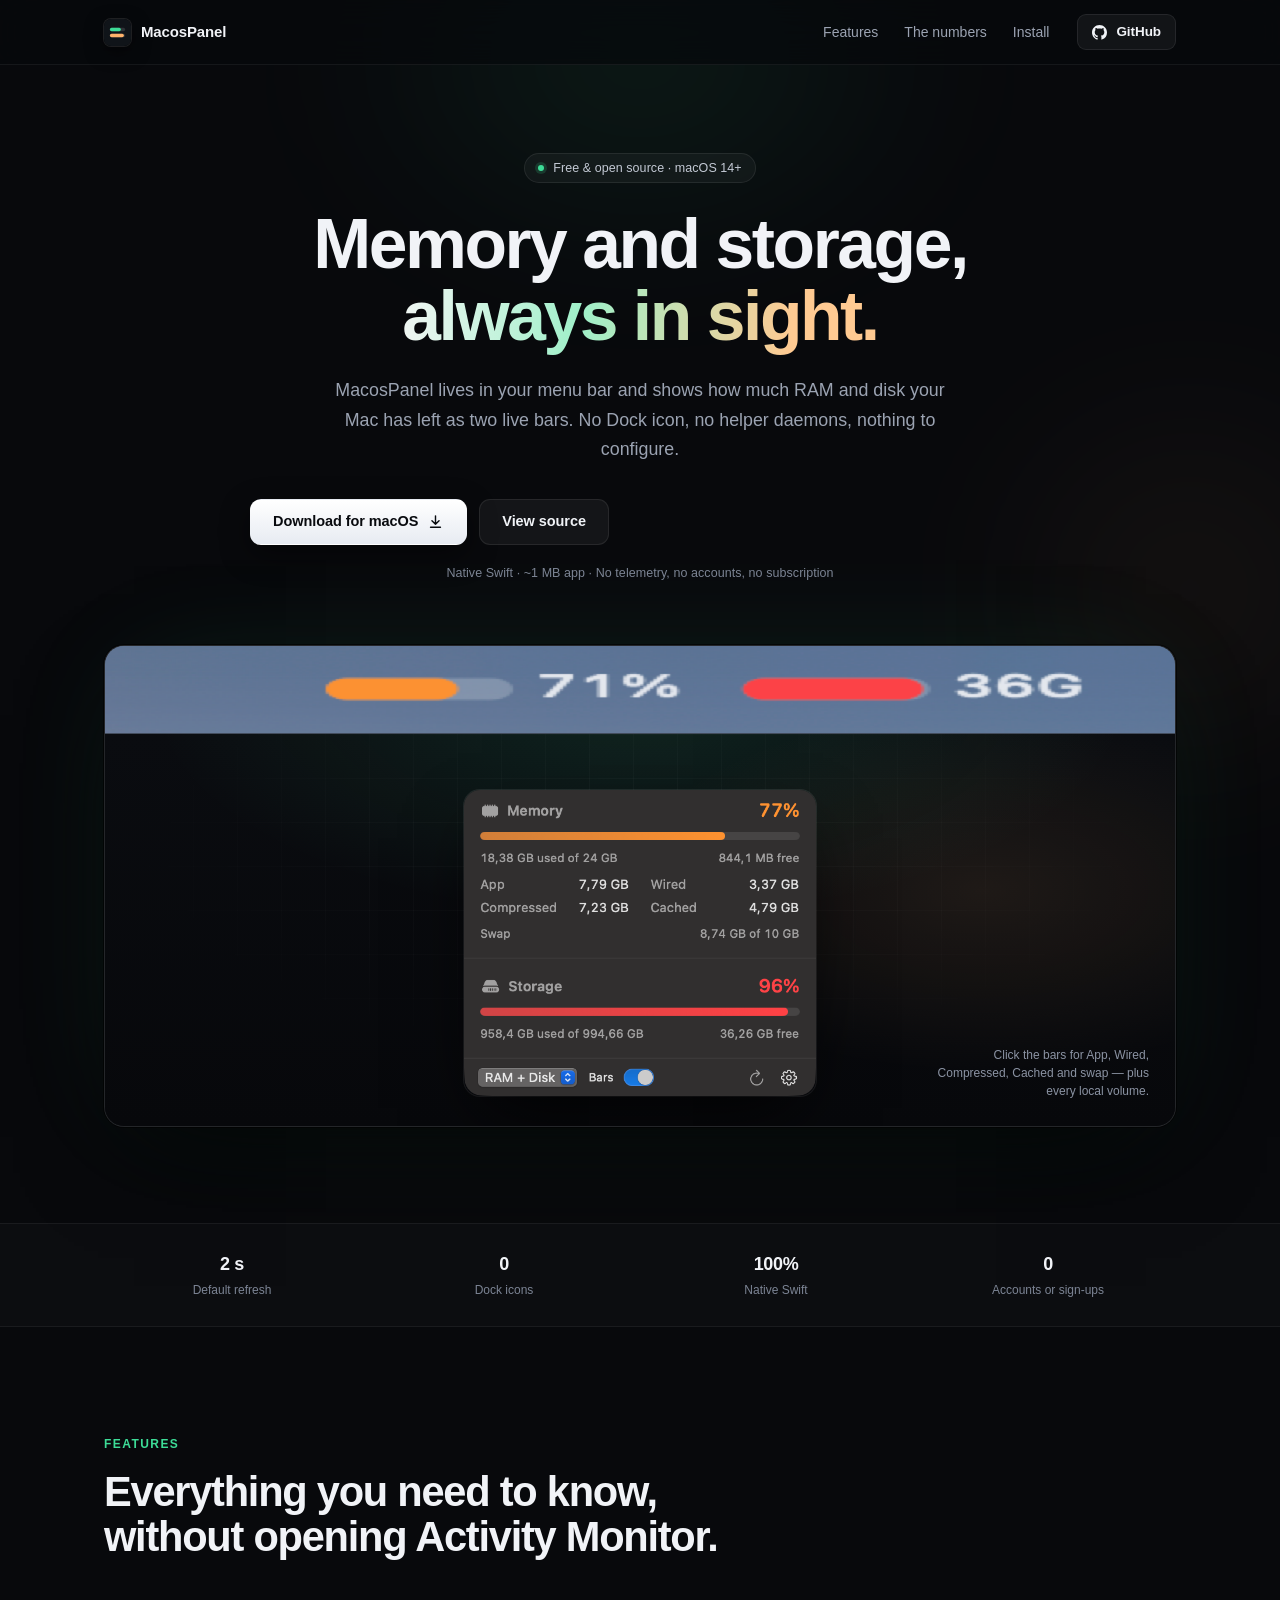
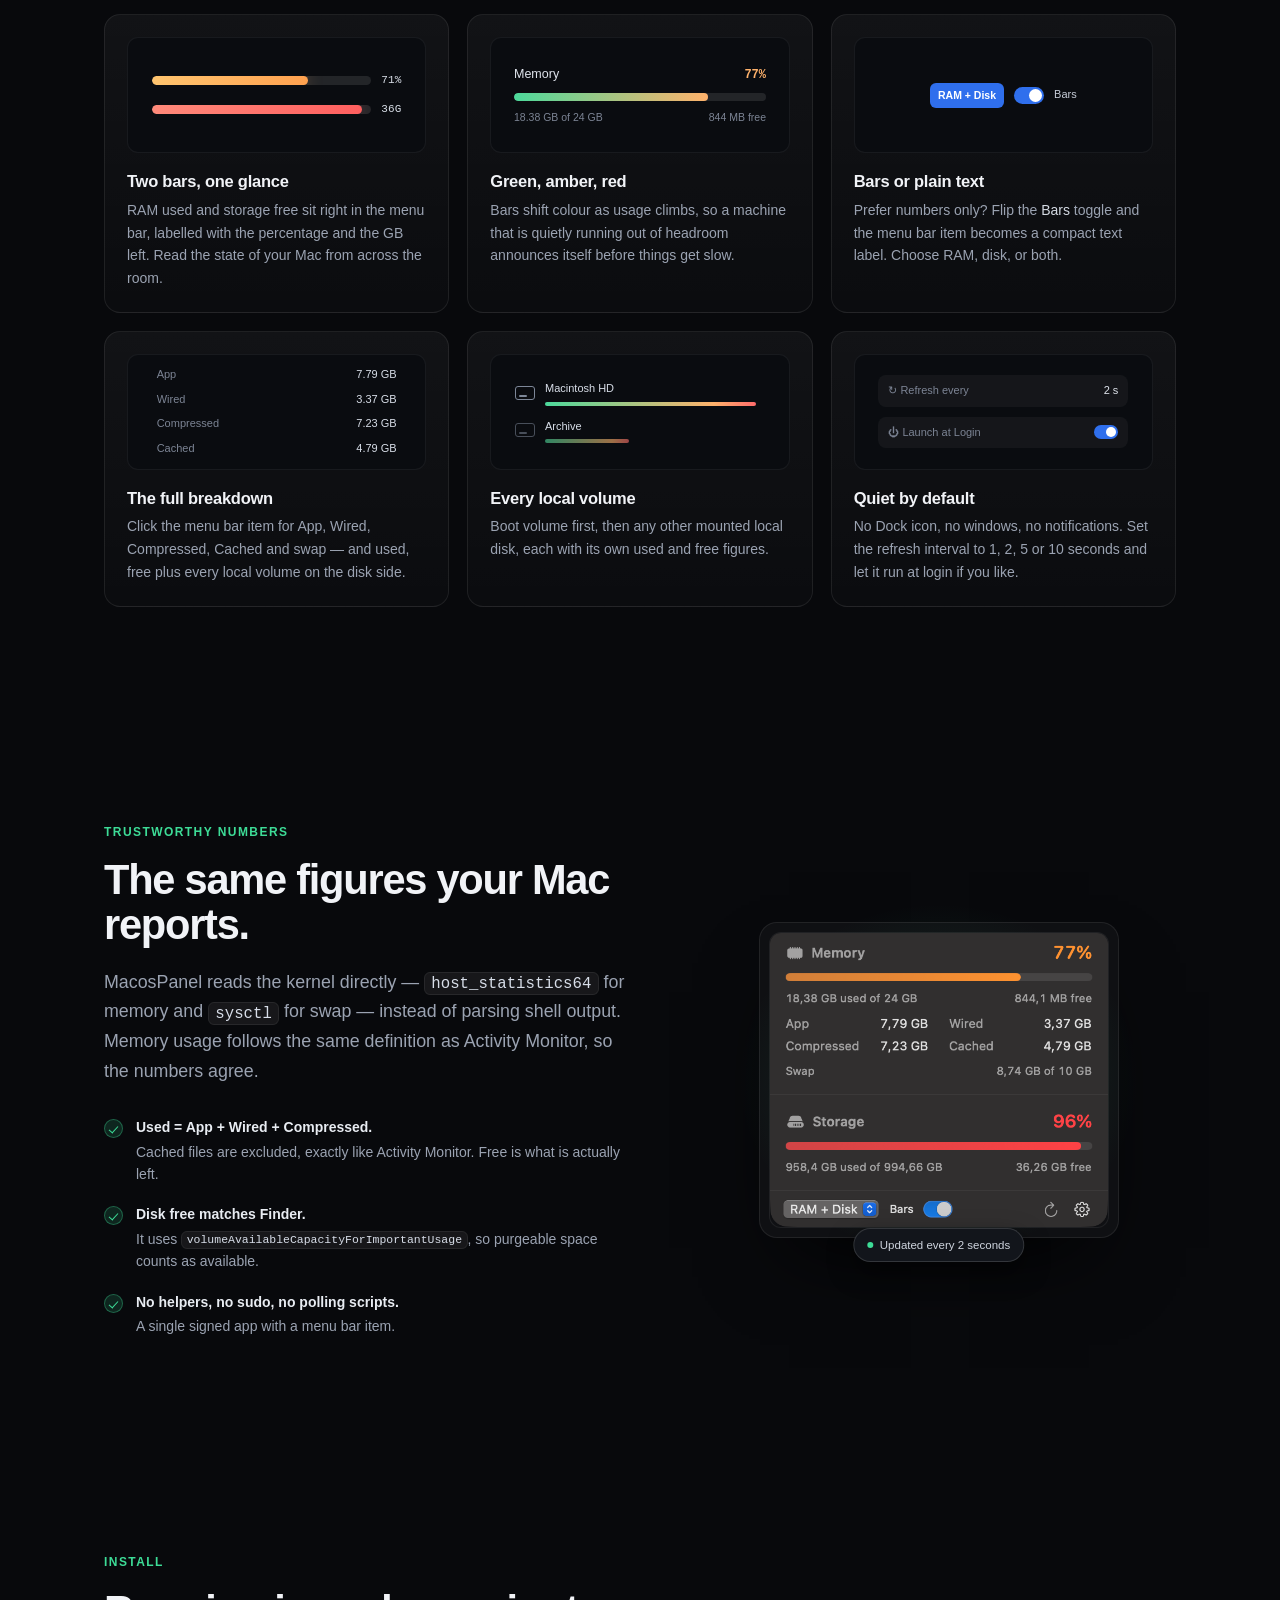
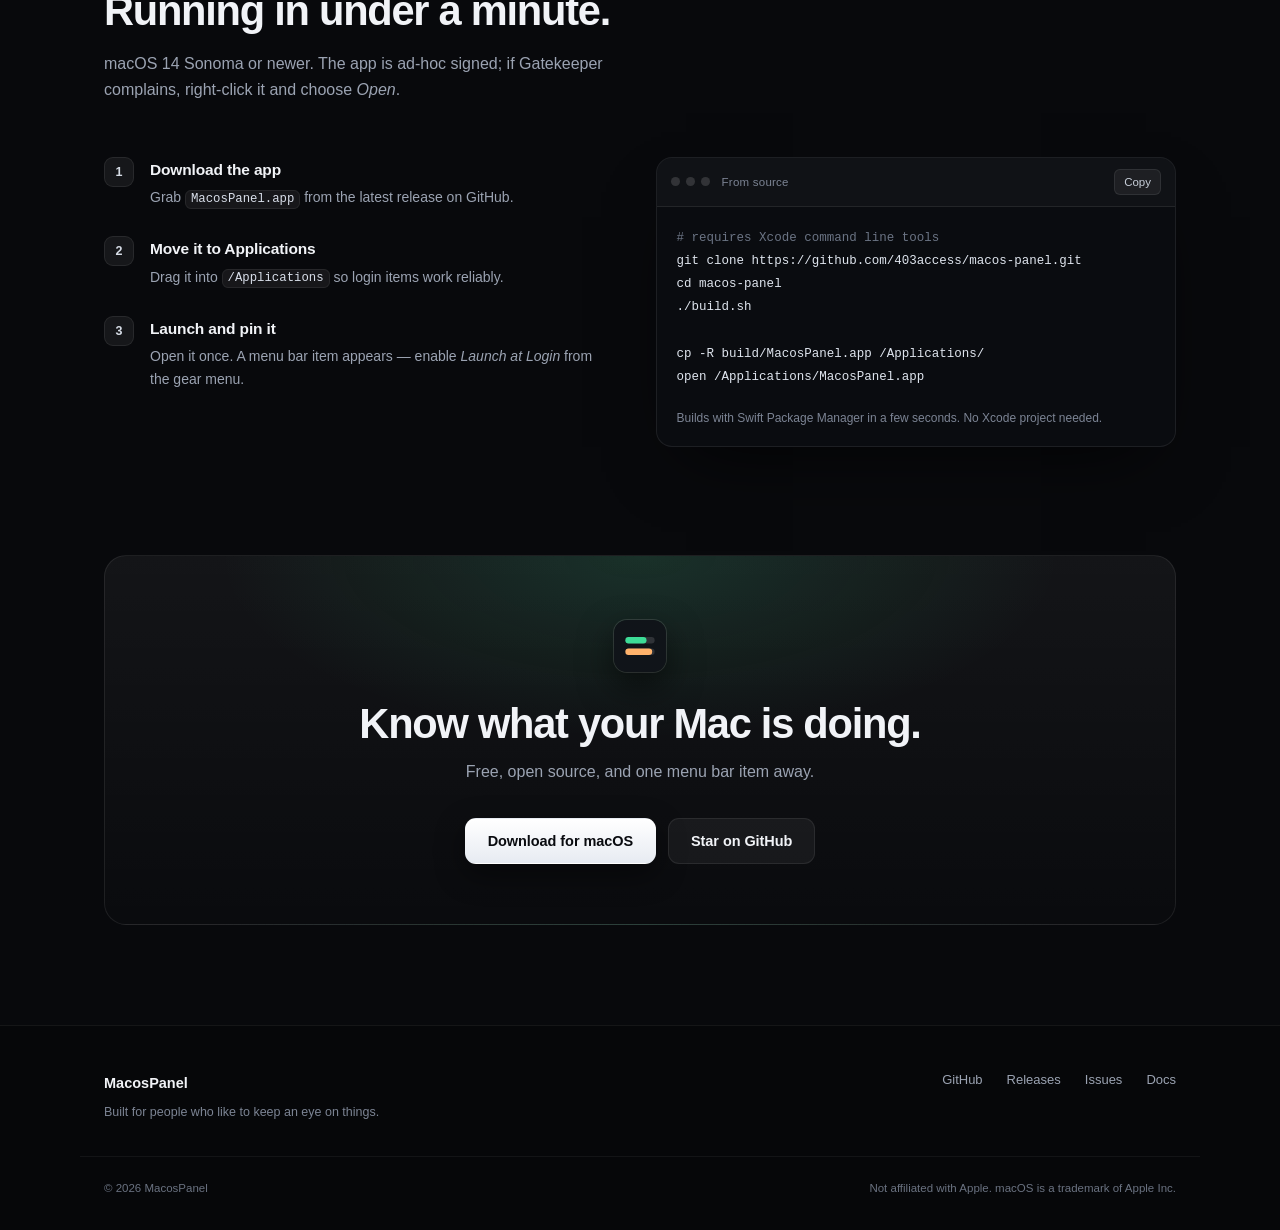
==== site/index.html @ 6ccff0f9 "Add marketing site deployed to GitHub Pages Static site in site/ with a landing page, feature breakd" ====
<!doctype html>
<html lang="en">
<head>
<meta charset="utf-8">
<meta name="viewport" content="width=device-width, initial-scale=1">
<title>MacosPanel — RAM and storage in your menu bar</title>
<meta name="description" content="MacosPanel is a tiny native macOS menu bar app that shows live RAM and disk usage as two bars you can read at a glance. Free, open source, no Dock icon.">
<meta name="theme-color" content="#08090c">
<meta property="og:title" content="MacosPanel — RAM and storage in your menu bar">
<meta property="og:description" content="Two live bars in your menu bar: memory used and disk free. Native Swift, no background daemons, no subscriptions.">
<meta property="og:type" content="website">
<meta property="og:url" content="https://403access.github.io/macos-panel/">
<meta property="og:image" content="https://403access.github.io/macos-panel/assets/panel.png">
<link rel="canonical" href="https://403access.github.io/macos-panel/">
<meta name="twitter:card" content="summary_large_image">
<meta name="twitter:title" content="MacosPanel — RAM and storage in your menu bar">
<meta name="twitter:description" content="Two live bars in your menu bar: memory used and disk free. Native Swift, no background daemons, no subscriptions.">
<link rel="icon" href="assets/favicon.svg" type="image/svg+xml">
<link rel="stylesheet" href="styles.css">
<script>document.documentElement.classList.add("js");</script>
</head>
<body>

<div class="glow glow-a" aria-hidden="true"></div>
<div class="glow glow-b" aria-hidden="true"></div>

<header class="nav">
  <div class="container nav-inner">
    <a class="brand" href="#top" aria-label="MacosPanel home">
      <svg class="brand-mark" viewBox="0 0 64 64" aria-hidden="true">
        <rect width="64" height="64" rx="15" fill="#101419"/>
        <rect x="14" y="21" width="36" height="8" rx="4" fill="#ffffff" opacity=".13"/>
        <rect x="14" y="21" width="26" height="8" rx="4" fill="#3ddc97"/>
        <rect x="14" y="35" width="36" height="8" rx="4" fill="#ffffff" opacity=".13"/>
        <rect x="14" y="35" width="33" height="8" rx="4" fill="#ffb26b"/>
      </svg>
      <span>MacosPanel</span>
    </a>
    <nav class="nav-links" aria-label="Main">
      <a href="#features">Features</a>
      <a href="#numbers">The numbers</a>
      <a href="#install">Install</a>
    </nav>
    <a class="btn btn-ghost btn-sm" href="https://github.com/403access/macos-panel" target="_blank" rel="noreferrer">
      <svg class="gh" viewBox="0 0 16 16" aria-hidden="true"><path fill="currentColor" d="M8 0C3.58 0 0 3.58 0 8c0 3.54 2.29 6.53 5.47 7.59.4.07.55-.17.55-.38 0-.19-.01-.82-.01-1.49-2.01.37-2.53-.49-2.69-.94-.09-.23-.48-.94-.82-1.13-.28-.15-.68-.52-.01-.53.63-.01 1.08.58 1.23.82.72 1.21 1.87.87 2.33.66.07-.52.28-.87.51-1.07-1.78-.2-3.64-.89-3.64-3.95 0-.87.31-1.59.82-2.15-.08-.2-.36-1.02.08-2.12 0 0 .67-.21 2.2.82.64-.18 1.32-.27 2-.27.68 0 1.36.09 2 .27 1.53-1.04 2.2-.82 2.2-.82.44 1.1.16 1.92.08 2.12.51.56.82 1.27.82 2.15 0 3.07-1.87 3.75-3.65 3.95.29.25.54.73.54 1.48 0 1.07-.01 1.93-.01 2.2 0 .21.15.46.55.38A8.01 8.01 0 0016 8c0-4.42-3.58-8-8-8z"/></svg>
      GitHub
    </a>
  </div>
</header>

<main id="top">

  <section class="hero">
    <div class="container">
      <div class="hero-copy">
        <p class="pill">
          <span class="pill-dot"></span>
          Free &amp; open source · macOS 14+
        </p>
        <h1>Memory and storage,<br><span class="grad">always in sight.</span></h1>
        <p class="lede">
          MacosPanel lives in your menu bar and shows how much RAM and disk your Mac
          has left as two live bars. No Dock icon, no helper daemons, nothing to configure.
        </p>
        <div class="cta-row">
          <a class="btn btn-primary" href="https://github.com/403access/macos-panel/releases/latest">
            Download for macOS
            <svg viewBox="0 0 24 24" aria-hidden="true"><path fill="none" stroke="currentColor" stroke-width="2" stroke-linecap="round" stroke-linejoin="round" d="M12 4v12m0 0l-5-5m5 5l5-5M5 20h14"/></svg>
          </a>
          <a class="btn btn-secondary" href="https://github.com/403access/macos-panel" target="_blank" rel="noreferrer">
            View source
          </a>
        </div>
        <p class="fine">Native Swift · ~1&nbsp;MB app · No telemetry, no accounts, no subscription</p>
      </div>

      <div class="showcase" role="img" aria-label="MacosPanel running in the macOS menu bar with its detail panel open">
        <div class="bar">
          <img class="bar-shot" src="assets/menubar.png" alt="MacosPanel's two usage bars in the macOS menu bar" width="1280" height="132">
        </div>
        <div class="showcase-body">
          <div class="panel-shot">
            <img src="assets/panel.png" alt="The MacosPanel detail panel showing memory and storage gauges" width="604" height="526">
          </div>
          <p class="shot-caption">Click the bars for App, Wired, Compressed, Cached and swap — plus every local volume.</p>
        </div>
      </div>
    </div>
  </section>

  <section class="strip" aria-label="At a glance">
    <div class="container strip-inner">
      <div class="strip-item"><strong>2 s</strong><span>Default refresh</span></div>
      <div class="strip-item"><strong>0</strong><span>Dock icons</span></div>
      <div class="strip-item"><strong>100%</strong><span>Native Swift</span></div>
      <div class="strip-item"><strong>0</strong><span>Accounts or sign-ups</span></div>
    </div>
  </section>

  <section id="features" class="section">
    <div class="container">
      <header class="section-head">
        <p class="eyebrow">Features</p>
        <h2>Everything you need to know,<br>without opening Activity Monitor.</h2>
      </header>

      <div class="grid">
        <article class="card reveal">
          <div class="card-visual bars-demo" aria-hidden="true">
            <div class="demo-bar"><span class="track"><i style="width:71%"></i></span><em>71%</em></div>
            <div class="demo-bar hot"><span class="track"><i style="width:96%"></i></span><em>36G</em></div>
          </div>
          <h3>Two bars, one glance</h3>
          <p>RAM used and storage free sit right in the menu bar, labelled with the percentage and the GB left. Read the state of your Mac from across the room.</p>
        </article>

        <article class="card reveal">
          <div class="card-visual" aria-hidden="true">
            <div class="demo-gauge">
              <div class="demo-head"><span>Memory</span><b class="warn">77%</b></div>
              <div class="demo-track"><i style="width:77%"></i></div>
              <div class="demo-foot"><span>18.38 GB of 24 GB</span><span>844 MB free</span></div>
            </div>
          </div>
          <h3>Green, amber, red</h3>
          <p>Bars shift colour as usage climbs, so a machine that is quietly running out of headroom announces itself before things get slow.</p>
        </article>

        <article class="card reveal">
          <div class="card-visual mono-demo" aria-hidden="true">
            <span class="mono-pill">RAM + Disk</span>
            <span class="switch"><i></i></span>
            <span class="mono-text">Bars</span>
          </div>
          <h3>Bars or plain text</h3>
          <p>Prefer numbers only? Flip the <em>Bars</em> toggle and the menu bar item becomes a compact text label. Choose RAM, disk, or both.</p>
        </article>

        <article class="card reveal">
          <div class="card-visual" aria-hidden="true">
            <ul class="mini-list">
              <li><span>App</span><b>7.79 GB</b></li>
              <li><span>Wired</span><b>3.37 GB</b></li>
              <li><span>Compressed</span><b>7.23 GB</b></li>
              <li><span>Cached</span><b>4.79 GB</b></li>
            </ul>
          </div>
          <h3>The full breakdown</h3>
          <p>Click the menu bar item for App, Wired, Compressed, Cached and swap — and used, free plus every local volume on the disk side.</p>
        </article>

        <article class="card reveal">
          <div class="card-visual" aria-hidden="true">
            <div class="demo-volumes">
              <div><span class="disk-ico"></span><div><b>Macintosh HD</b><i style="width:96%"></i></div></div>
              <div><span class="disk-ico alt"></span><div><b>Archive</b><i style="width:38%"></i></div></div>
            </div>
          </div>
          <h3>Every local volume</h3>
          <p>Boot volume first, then any other mounted local disk, each with its own used and free figures.</p>
        </article>

        <article class="card reveal">
          <div class="card-visual" aria-hidden="true">
            <div class="demo-settings">
              <span>↻ Refresh every <b>2 s</b></span>
              <span>⏻ Launch at Login <i class="on"></i></span>
            </div>
          </div>
          <h3>Quiet by default</h3>
          <p>No Dock icon, no windows, no notifications. Set the refresh interval to 1, 2, 5 or 10 seconds and let it run at login if you like.</p>
        </article>
      </div>
    </div>
  </section>

  <section id="numbers" class="section">
    <div class="container split">
      <div class="split-copy">
        <p class="eyebrow">Trustworthy numbers</p>
        <h2>The same figures your Mac reports.</h2>
        <p class="lede">
          MacosPanel reads the kernel directly — <code>host_statistics64</code> for memory and
          <code>sysctl</code> for swap — instead of parsing shell output. Memory usage follows the
          same definition as Activity Monitor, so the numbers agree.
        </p>
        <ul class="checks">
          <li><span class="check"></span><div><b>Used = App + Wired + Compressed.</b> Cached files are excluded, exactly like Activity Monitor. Free is what is actually left.</div></li>
          <li><span class="check"></span><div><b>Disk free matches Finder.</b> It uses <code>volumeAvailableCapacityForImportantUsage</code>, so purgeable space counts as available.</div></li>
          <li><span class="check"></span><div><b>No helpers, no sudo, no polling scripts.</b> A single signed app with a menu bar item.</div></li>
        </ul>
      </div>
      <div class="split-visual reveal">
        <div class="frame">
          <img src="assets/panel.png" alt="Memory and storage detail panel with gauges" width="604" height="526" loading="lazy">
        </div>
        <div class="frame-chip"><span class="live-dot"></span>Updated every 2 seconds</div>
      </div>
    </div>
  </section>

  <section id="install" class="section">
    <div class="container">
      <header class="section-head">
        <p class="eyebrow">Install</p>
        <h2>Running in under a minute.</h2>
        <p class="section-sub">macOS 14 Sonoma or newer. The app is ad-hoc signed; if Gatekeeper complains, right-click it and choose <em>Open</em>.</p>
      </header>

      <div class="install-grid">
        <ol class="steps">
          <li class="reveal"><span class="num">1</span><div><b>Download the app</b><p>Grab <code>MacosPanel.app</code> from the latest release on GitHub.</p></div></li>
          <li class="reveal"><span class="num">2</span><div><b>Move it to Applications</b><p>Drag it into <code>/Applications</code> so login items work reliably.</p></div></li>
          <li class="reveal"><span class="num">3</span><div><b>Launch and pin it</b><p>Open it once. A menu bar item appears — enable <em>Launch at Login</em> from the gear menu.</p></div></li>
        </ol>

        <div class="code-card reveal">
          <div class="code-head">
            <span class="dots"><i></i><i></i><i></i></span>
            <span class="code-title">From source</span>
            <button class="copy" type="button" data-copy="#build-snippet" aria-label="Copy commands">Copy</button>
          </div>
<pre id="build-snippet"><code><span class="c"># requires Xcode command line tools</span>
git clone https://github.com/403access/macos-panel.git
cd macos-panel
./build.sh

cp -R build/MacosPanel.app /Applications/
open /Applications/MacosPanel.app</code></pre>
          <p class="code-note">Builds with Swift Package Manager in a few seconds. No Xcode project needed.</p>
        </div>
      </div>
    </div>
  </section>

  <section class="final">
    <div class="container">
      <div class="final-card reveal">
        <svg class="final-mark" viewBox="0 0 64 64" aria-hidden="true">
          <rect width="64" height="64" rx="15" fill="#101419"/>
          <rect x="14" y="21" width="36" height="8" rx="4" fill="#ffffff" opacity=".13"/>
          <rect x="14" y="21" width="26" height="8" rx="4" fill="#3ddc97"/>
          <rect x="14" y="35" width="36" height="8" rx="4" fill="#ffffff" opacity=".13"/>
          <rect x="14" y="35" width="33" height="8" rx="4" fill="#ffb26b"/>
        </svg>
        <h2>Know what your Mac is doing.</h2>
        <p>Free, open source, and one menu bar item away.</p>
        <div class="cta-row center">
          <a class="btn btn-primary" href="https://github.com/403access/macos-panel/releases/latest">Download for macOS</a>
          <a class="btn btn-secondary" href="https://github.com/403access/macos-panel" target="_blank" rel="noreferrer">Star on GitHub</a>
        </div>
      </div>
    </div>
  </section>

</main>

<footer class="footer">
  <div class="container footer-inner">
    <div class="footer-brand">
      <span>MacosPanel</span>
      <p>Built for people who like to keep an eye on things.</p>
    </div>
    <div class="footer-links">
      <a href="https://github.com/403access/macos-panel" target="_blank" rel="noreferrer">GitHub</a>
      <a href="https://github.com/403access/macos-panel/releases" target="_blank" rel="noreferrer">Releases</a>
      <a href="https://github.com/403access/macos-panel/issues" target="_blank" rel="noreferrer">Issues</a>
      <a href="https://github.com/403access/macos-panel/blob/main/README.md" target="_blank" rel="noreferrer">Docs</a>
    </div>
  </div>
  <div class="container footer-fine">
    <span>© <span id="year">2026</span> MacosPanel</span>
    <span>Not affiliated with Apple. macOS is a trademark of Apple Inc.</span>
  </div>
</footer>

<script src="main.js" defer></script>
</body>
</html>
---- site/styles.css ----
:root {
  --bg: #08090c;
  --surface: #0e1015;
  --surface-2: #12151b;
  --line: rgba(255, 255, 255, 0.08);
  --line-strong: rgba(255, 255, 255, 0.14);
  --text: #f1f3f7;
  --muted: #9ba3b2;
  --muted-2: #7c8494;
  --mint: #3ddc97;
  --amber: #ffb26b;
  --red: #ff6b6b;
  --radius: 16px;
  --container: 1120px;
  --font: ui-sans-serif, -apple-system, BlinkMacSystemFont, "SF Pro Text", "Segoe UI",
    Roboto, Helvetica, Arial, sans-serif;
  --mono: ui-monospace, "SF Mono", SFMono-Regular, Menlo, Consolas, monospace;
}

*,
*::before,
*::after {
  box-sizing: border-box;
}

html {
  scroll-behavior: smooth;
  -webkit-text-size-adjust: 100%;
  overflow-x: clip;
}

body {
  margin: 0;
  background: var(--bg);
  color: var(--text);
  font-family: var(--font);
  font-size: 16px;
  line-height: 1.6;
  -webkit-font-smoothing: antialiased;
}

img {
  max-width: 100%;
  height: auto;
  display: block;
}

a {
  color: inherit;
  text-decoration: none;
}

a:focus-visible,
button:focus-visible {
  outline: 2px solid var(--mint);
  outline-offset: 3px;
  border-radius: 8px;
}

::selection {
  background: rgba(61, 220, 151, 0.28);
}

h1,
h2,
h3 {
  margin: 0;
  letter-spacing: -0.025em;
  line-height: 1.08;
  font-weight: 650;
}

p {
  margin: 0;
}

code {
  font-family: var(--mono);
  font-size: 0.88em;
  color: #d8dee9;
  background: rgba(255, 255, 255, 0.06);
  border: 1px solid rgba(255, 255, 255, 0.07);
  padding: 0.12em 0.4em;
  border-radius: 6px;
  white-space: normal;
  overflow-wrap: break-word;
}

pre code {
  display: block;
  background: none;
  border: 0;
  padding: 0;
  border-radius: 0;
  color: inherit;
  font-size: inherit;
  white-space: pre;
  overflow-wrap: normal;
}

.container {
  width: 100%;
  max-width: var(--container);
  margin: 0 auto;
  padding: 0 24px;
}

/* ---------- Ambient background ---------- */

.glow {
  position: absolute;
  pointer-events: none;
  z-index: 0;
  filter: blur(90px);
  opacity: 0.5;
}

.glow-a {
  top: -220px;
  left: 50%;
  width: 900px;
  height: 560px;
  transform: translateX(-50%);
  background: radial-gradient(closest-side, rgba(61, 220, 151, 0.22), transparent 72%);
}

.glow-b {
  top: 240px;
  right: -260px;
  width: 700px;
  height: 700px;
  background: radial-gradient(closest-side, rgba(255, 178, 107, 0.14), transparent 70%);
}

/* ---------- Nav ---------- */

.nav {
  position: sticky;
  top: 0;
  z-index: 50;
  background: rgba(8, 9, 12, 0.72);
  backdrop-filter: saturate(160%) blur(18px);
  -webkit-backdrop-filter: saturate(160%) blur(18px);
  border-bottom: 1px solid rgba(255, 255, 255, 0.06);
}

.nav-inner {
  display: flex;
  align-items: center;
  gap: 24px;
  height: 64px;
}

.brand {
  display: inline-flex;
  align-items: center;
  gap: 10px;
  font-weight: 620;
  letter-spacing: -0.01em;
  font-size: 15px;
}

.brand-mark {
  width: 27px;
  height: 27px;
  border-radius: 7px;
  box-shadow: 0 0 0 1px rgba(255, 255, 255, 0.1), 0 6px 18px rgba(0, 0, 0, 0.5);
}

.nav-links {
  display: flex;
  gap: 26px;
  margin-left: auto;
  font-size: 14px;
  color: var(--muted);
}

.nav-links a {
  transition: color 0.15s ease;
}

.nav-links a:hover {
  color: var(--text);
}

.nav .btn-ghost {
  margin-left: 4px;
}

@media (max-width: 760px) {
  .nav-links {
    display: none;
  }
  .nav .btn-ghost {
    margin-left: auto;
  }
}

/* ---------- Buttons ---------- */

.btn {
  display: inline-flex;
  align-items: center;
  justify-content: center;
  gap: 9px;
  height: 46px;
  padding: 0 22px;
  border-radius: 11px;
  font-size: 14.5px;
  font-weight: 560;
  letter-spacing: -0.005em;
  border: 1px solid transparent;
  transition: transform 0.15s ease, box-shadow 0.2s ease, background 0.15s ease,
    border-color 0.15s ease;
  white-space: nowrap;
}

.btn svg {
  width: 17px;
  height: 17px;
}

.btn-primary {
  background: linear-gradient(180deg, #ffffff, #e7ebf2);
  color: #090b0f;
  box-shadow: 0 1px 0 rgba(255, 255, 255, 0.6) inset, 0 10px 30px rgba(0, 0, 0, 0.45);
}

.btn-primary:hover {
  transform: translateY(-1px);
  box-shadow: 0 1px 0 rgba(255, 255, 255, 0.6) inset, 0 14px 36px rgba(0, 0, 0, 0.55);
}

.btn-secondary,
.btn-ghost {
  background: rgba(255, 255, 255, 0.05);
  border-color: var(--line);
  color: var(--text);
}

.btn-secondary:hover,
.btn-ghost:hover {
  background: rgba(255, 255, 255, 0.09);
  border-color: var(--line-strong);
}

.btn-sm {
  height: 36px;
  padding: 0 14px;
  font-size: 13.5px;
  border-radius: 9px;
}

.btn-sm .gh {
  width: 15px;
  height: 15px;
}

.cta-row {
  display: flex;
  flex-wrap: wrap;
  gap: 12px;
  margin-top: 34px;
}

.cta-row.center {
  justify-content: center;
}

/* ---------- Hero ---------- */

.hero {
  position: relative;
  z-index: 1;
  padding: 88px 0 24px;
}

.hero-copy {
  max-width: 780px;
  margin: 0 auto;
  text-align: center;
}

.pill {
  display: inline-flex;
  align-items: center;
  gap: 9px;
  height: 30px;
  padding: 0 13px;
  margin-bottom: 26px;
  border-radius: 999px;
  border: 1px solid var(--line);
  background: rgba(255, 255, 255, 0.04);
  font-size: 12.5px;
  font-weight: 500;
  color: #c3c9d4;
  letter-spacing: 0.005em;
}

.pill-dot {
  width: 6px;
  height: 6px;
  border-radius: 50%;
  background: var(--mint);
  box-shadow: 0 0 0 3px rgba(61, 220, 151, 0.16);
}

h1 {
  font-size: clamp(2.6rem, 6.2vw, 4.35rem);
  letter-spacing: -0.035em;
  line-height: 1.03;
}

.grad {
  background: linear-gradient(96deg, #f2f6f4 0%, #9ff0c9 38%, #ffca92 82%);
  -webkit-background-clip: text;
  background-clip: text;
  color: transparent;
}

.lede {
  margin: 24px auto 0;
  max-width: 610px;
  font-size: clamp(1rem, 1.4vw, 1.115rem);
  color: var(--muted);
  line-height: 1.65;
}

.fine {
  margin-top: 18px;
  font-size: 12.5px;
  color: var(--muted-2);
  letter-spacing: 0.005em;
}

/* ---------- Showcase ---------- */

.showcase {
  margin: 62px auto 0;
  border-radius: 20px;
  border: 1px solid rgba(255, 255, 255, 0.1);
  background: #0b0d11;
  overflow: hidden;
  box-shadow: 0 0 0 1px rgba(0, 0, 0, 0.6), 0 40px 100px -30px rgba(0, 0, 0, 0.9),
    0 0 120px -40px rgba(61, 220, 151, 0.18);
}

.bar {
  position: relative;
  overflow: hidden;
  background: #66768f;
  height: clamp(62px, 7.2vw, 88px);
  border-bottom: 1px solid rgba(0, 0, 0, 0.35);
}

.bar-shot {
  position: absolute;
  inset: 0;
  width: 100%;
  height: 100%;
  object-fit: cover;
  object-position: center;
  opacity: 0.98;
  display: block;
}

.showcase-body {
  position: relative;
  display: flex;
  justify-content: center;
  padding: 56px 24px 30px;
  background:
    radial-gradient(700px 320px at 50% -10%, rgba(61, 220, 151, 0.12), transparent 70%),
    radial-gradient(520px 260px at 82% 40%, rgba(255, 178, 107, 0.09), transparent 70%),
    linear-gradient(180deg, #0a0c10, #07080b);
}

.showcase-body::before {
  content: "";
  position: absolute;
  inset: 0;
  background-image: linear-gradient(rgba(255, 255, 255, 0.028) 1px, transparent 1px),
    linear-gradient(90deg, rgba(255, 255, 255, 0.028) 1px, transparent 1px);
  background-size: 44px 44px;
  mask-image: radial-gradient(ellipse 70% 80% at 50% 30%, #000 20%, transparent 75%);
  -webkit-mask-image: radial-gradient(ellipse 70% 80% at 50% 30%, #000 20%, transparent 75%);
  pointer-events: none;
}

.panel-shot {
  position: relative;
  width: min(352px, 84%);
  border-radius: 16px;
  box-shadow: 0 30px 70px -18px rgba(0, 0, 0, 0.85), 0 0 0 1px rgba(255, 255, 255, 0.09);
  overflow: hidden;
}

.panel-shot img {
  width: 100%;
}

.shot-caption {
  position: absolute;
  bottom: 26px;
  right: 26px;
  max-width: 230px;
  font-size: 12px;
  line-height: 1.5;
  color: #8b93a3;
  text-align: right;
}

@media (max-width: 900px) {
  .shot-caption {
    position: static;
    max-width: none;
    margin-top: 26px;
    text-align: center;
  }
  .showcase-body {
    flex-direction: column;
    align-items: center;
    padding: 40px 20px 24px;
  }
}

/* ---------- Strip ---------- */

.strip {
  position: relative;
  z-index: 1;
  margin-top: 72px;
  border-top: 1px solid rgba(255, 255, 255, 0.06);
  border-bottom: 1px solid rgba(255, 255, 255, 0.06);
  background: rgba(255, 255, 255, 0.015);
}

.strip-inner {
  display: grid;
  grid-template-columns: repeat(4, 1fr);
  gap: 16px;
  padding-top: 26px;
  padding-bottom: 26px;
}

.strip-item {
  display: flex;
  flex-direction: column;
  align-items: center;
  gap: 2px;
  text-align: center;
}

.strip-item strong {
  font-size: 18px;
  letter-spacing: -0.02em;
  font-weight: 600;
}

.strip-item span {
  font-size: 12px;
  color: var(--muted-2);
}

@media (max-width: 640px) {
  .strip-inner {
    grid-template-columns: repeat(2, 1fr);
    gap: 22px;
  }
}

/* ---------- Sections ---------- */

.section {
  position: relative;
  z-index: 1;
  padding: 108px 0;
}

.section-head {
  max-width: 660px;
  margin-bottom: 54px;
}

.eyebrow {
  font-size: 12px;
  font-weight: 600;
  letter-spacing: 0.12em;
  text-transform: uppercase;
  color: var(--mint);
  margin-bottom: 16px;
}

h2 {
  font-size: clamp(1.85rem, 3.4vw, 2.6rem);
  letter-spacing: -0.03em;
}

.section-sub {
  margin-top: 18px;
  color: var(--muted);
  max-width: 560px;
}

/* ---------- Feature grid ---------- */

.grid {
  display: grid;
  grid-template-columns: repeat(3, 1fr);
  gap: 18px;
}

@media (max-width: 940px) {
  .grid {
    grid-template-columns: repeat(2, 1fr);
  }
}

@media (max-width: 620px) {
  .grid {
    grid-template-columns: 1fr;
    gap: 14px;
  }
}

.card {
  display: flex;
  flex-direction: column;
  padding: 22px;
  border-radius: var(--radius);
  border: 1px solid var(--line);
  background: linear-gradient(180deg, rgba(255, 255, 255, 0.045), rgba(255, 255, 255, 0.014));
  transition: border-color 0.2s ease, transform 0.25s ease, background 0.2s ease;
}

.card:hover {
  border-color: rgba(255, 255, 255, 0.16);
  transform: translateY(-2px);
}

.card h3 {
  font-size: 16.5px;
  letter-spacing: -0.015em;
  margin: 20px 0 8px;
}

.card p {
  font-size: 14px;
  line-height: 1.62;
  color: var(--muted);
}

.card p em {
  font-style: normal;
  color: #d3d9e2;
}

.card-visual {
  height: 116px;
  border-radius: 11px;
  border: 1px solid rgba(255, 255, 255, 0.06);
  background: #0a0c10;
  display: flex;
  align-items: center;
  justify-content: center;
  padding: 16px;
  overflow: hidden;
}

/* bars demo */
.bars-demo {
  flex-direction: column;
  gap: 12px;
}

.demo-bar {
  display: flex;
  align-items: center;
  gap: 10px;
  width: 100%;
  max-width: 250px;
}

.demo-bar span.track {
  display: block;
  flex: 1;
  height: 9px;
  border-radius: 999px;
  background: rgba(255, 255, 255, 0.1);
  overflow: hidden;
}

.demo-bar span.track i {
  display: block;
  height: 100%;
  border-radius: 999px;
  background: linear-gradient(90deg, #ffc56f, #ffa14f);
  box-shadow: 0 0 16px rgba(255, 178, 107, 0.35);
}

.demo-bar em {
  font-style: normal;
  font-family: var(--mono);
  font-size: 11px;
  color: #d9dfe8;
  letter-spacing: 0.02em;
}

.demo-bar.hot span.track i {
  background: linear-gradient(90deg, #ff8a7a, #ff5f5f);
  box-shadow: 0 0 16px rgba(255, 107, 107, 0.35);
}

/* gauge demo */
.demo-gauge {
  width: 100%;
  max-width: 252px;
}

.demo-head {
  display: flex;
  justify-content: space-between;
  align-items: baseline;
  font-size: 12.5px;
  color: #dfe4ec;
  margin-bottom: 8px;
}

.demo-head .warn {
  color: var(--amber);
  font-weight: 650;
  font-family: var(--mono);
  font-size: 12px;
}

.demo-track {
  height: 8px;
  border-radius: 999px;
  background: rgba(255, 255, 255, 0.1);
  overflow: hidden;
}

.demo-track i {
  display: block;
  height: 100%;
  border-radius: 999px;
  background: linear-gradient(90deg, #4cd99b, #ffb26b);
}

.demo-foot {
  display: flex;
  justify-content: space-between;
  gap: 8px;
  margin-top: 8px;
  font-size: 10.5px;
  color: var(--muted-2);
  font-variant-numeric: tabular-nums;
}

/* mono demo */
.mono-demo {
  gap: 10px;
}

.mono-pill {
  font-size: 10.5px;
  font-weight: 600;
  padding: 4px 8px;
  border-radius: 6px;
  background: #2f6fed;
  color: #fff;
}

.mono-text {
  font-size: 11px;
  color: #c6ccd7;
}

.switch {
  width: 30px;
  height: 17px;
  border-radius: 999px;
  background: #2f6fed;
  padding: 2px;
  display: inline-flex;
  justify-content: flex-end;
}

.switch i {
  width: 13px;
  height: 13px;
  border-radius: 50%;
  background: #fff;
}

/* mini list */
.mini-list {
  list-style: none;
  margin: 0;
  padding: 0;
  width: 100%;
  max-width: 240px;
  font-size: 11px;
  display: grid;
  gap: 7px;
}

.mini-list li {
  display: flex;
  justify-content: space-between;
  gap: 12px;
  color: var(--muted-2);
}

.mini-list b {
  color: #d8dee8;
  font-weight: 500;
  font-variant-numeric: tabular-nums;
}

/* volumes */
.demo-volumes {
  width: 100%;
  max-width: 250px;
  display: grid;
  gap: 12px;
}

.demo-volumes > div {
  display: flex;
  align-items: center;
  gap: 10px;
}

.disk-ico {
  width: 20px;
  height: 14px;
  border-radius: 3px;
  border: 1.5px solid #7d8798;
  position: relative;
  flex: none;
}

.disk-ico::after {
  content: "";
  position: absolute;
  left: 3px;
  bottom: 2px;
  width: 8px;
  height: 2px;
  border-radius: 2px;
  background: #7d8798;
}

.disk-ico.alt {
  opacity: 0.55;
}

.demo-volumes b {
  display: block;
  font-size: 11px;
  font-weight: 500;
  color: #d8dee8;
  margin-bottom: 4px;
}

.demo-volumes div > div {
  flex: 1;
}

.demo-volumes i {
  display: block;
  height: 4px;
  border-radius: 999px;
  background: linear-gradient(90deg, #4cd99b, #ffb26b 80%, #ff6b6b);
}

.demo-volumes > div:first-child i {
  width: 92%;
}

.demo-volumes > div:last-child i {
  width: 38%;
  opacity: 0.6;
}

/* settings */
.demo-settings {
  width: 100%;
  max-width: 250px;
  display: grid;
  gap: 10px;
  font-size: 11px;
  color: var(--muted-2);
}

.demo-settings span {
  display: flex;
  align-items: center;
  gap: 6px;
  justify-content: space-between;
  padding: 7px 10px;
  border-radius: 8px;
  background: rgba(255, 255, 255, 0.045);
}

.demo-settings b {
  color: #dfe4ec;
  font-weight: 500;
}

.demo-settings .on {
  width: 24px;
  height: 14px;
  border-radius: 999px;
  background: #2f6fed;
  position: relative;
}

.demo-settings .on::after {
  content: "";
  position: absolute;
  right: 2px;
  top: 2px;
  width: 10px;
  height: 10px;
  border-radius: 50%;
  background: #fff;
}

/* ---------- Split (numbers) ---------- */

.split {
  display: grid;
  grid-template-columns: 1.05fr 0.95fr;
  gap: 72px;
  align-items: center;
}

@media (max-width: 900px) {
  .split {
    grid-template-columns: 1fr;
    gap: 48px;
  }
}

.split-copy h2 {
  margin-bottom: 20px;
}

.split-copy .lede {
  margin: 0;
  max-width: none;
}

.checks {
  list-style: none;
  margin: 30px 0 0;
  padding: 0;
  display: grid;
  gap: 18px;
}

.checks li {
  display: flex;
  gap: 13px;
  font-size: 14px;
  color: var(--muted);
  line-height: 1.6;
}

.checks b {
  display: block;
  color: #e8ecf2;
  font-weight: 560;
  margin-bottom: 2px;
}

.checks code {
  font-size: 0.82em;
}

.check {
  flex: none;
  width: 19px;
  height: 19px;
  margin-top: 3px;
  border-radius: 50%;
  background: rgba(61, 220, 151, 0.14);
  border: 1px solid rgba(61, 220, 151, 0.35);
  position: relative;
}

.check::after {
  content: "";
  position: absolute;
  left: 6px;
  top: 4px;
  width: 5px;
  height: 9px;
  border: solid var(--mint);
  border-width: 0 1.5px 1.5px 0;
  transform: rotate(42deg);
}

.split-visual {
  position: relative;
  display: flex;
  justify-content: center;
}

.frame {
  position: relative;
  width: min(360px, 100%);
  border-radius: 18px;
  padding: 10px;
  background: rgba(255, 255, 255, 0.03);
  border: 1px solid var(--line);
  box-shadow: 0 40px 80px -30px rgba(0, 0, 0, 0.85);
}

.frame::after {
  content: "";
  position: absolute;
  inset: -30%;
  z-index: -1;
  background: radial-gradient(closest-side, rgba(61, 220, 151, 0.16), transparent 70%);
  pointer-events: none;
}

.frame img {
  border-radius: 11px;
  box-shadow: 0 0 0 1px rgba(255, 255, 255, 0.07);
}

.frame-chip {
  position: absolute;
  bottom: -24px;
  left: 50%;
  transform: translateX(-50%);
  display: inline-flex;
  align-items: center;
  gap: 7px;
  padding: 7px 13px;
  border-radius: 999px;
  font-size: 11.5px;
  color: #cfd5df;
  background: #12151b;
  border: 1px solid var(--line-strong);
  box-shadow: 0 10px 24px rgba(0, 0, 0, 0.5);
  white-space: nowrap;
}

.live-dot {
  width: 6px;
  height: 6px;
  border-radius: 50%;
  background: var(--mint);
  animation: pulse 2.4s ease-in-out infinite;
}

@keyframes pulse {
  0%,
  100% {
    box-shadow: 0 0 0 0 rgba(61, 220, 151, 0.5);
  }
  50% {
    box-shadow: 0 0 0 5px rgba(61, 220, 151, 0);
  }
}

/* ---------- Install ---------- */

.install-grid {
  display: grid;
  grid-template-columns: 1fr 1.05fr;
  gap: 56px;
  align-items: start;
}

@media (max-width: 900px) {
  .install-grid {
    grid-template-columns: 1fr;
    gap: 40px;
  }
}

.steps {
  list-style: none;
  margin: 0;
  padding: 0;
  display: grid;
  gap: 26px;
}

.steps li {
  display: flex;
  gap: 16px;
}

.num {
  flex: none;
  width: 30px;
  height: 30px;
  border-radius: 9px;
  display: grid;
  place-items: center;
  font-size: 12.5px;
  font-weight: 600;
  color: #d6dce6;
  background: rgba(255, 255, 255, 0.06);
  border: 1px solid var(--line);
}

.steps b {
  font-size: 15.5px;
  font-weight: 560;
  letter-spacing: -0.01em;
}

.steps p {
  margin-top: 4px;
  font-size: 14px;
  color: var(--muted);
}

.code-card {
  border-radius: var(--radius);
  border: 1px solid var(--line);
  background: #0a0c10;
  overflow: hidden;
  box-shadow: 0 30px 70px -30px rgba(0, 0, 0, 0.8);
}

.code-head {
  display: flex;
  align-items: center;
  gap: 12px;
  padding: 11px 14px;
  border-bottom: 1px solid var(--line);
  background: rgba(255, 255, 255, 0.025);
}

.dots {
  display: inline-flex;
  gap: 6px;
}

.dots i {
  width: 9px;
  height: 9px;
  border-radius: 50%;
  background: rgba(255, 255, 255, 0.14);
}

.code-title {
  font-size: 11.5px;
  color: var(--muted-2);
  letter-spacing: 0.02em;
}

.copy {
  margin-left: auto;
  font: inherit;
  font-size: 11.5px;
  color: #c7ced9;
  background: rgba(255, 255, 255, 0.06);
  border: 1px solid var(--line);
  border-radius: 6px;
  padding: 3px 9px;
  cursor: pointer;
  transition: background 0.15s ease;
}

.copy:hover {
  background: rgba(255, 255, 255, 0.11);
}

.code-card pre {
  margin: 0;
  padding: 20px;
  overflow-x: auto;
  font-family: var(--mono);
  font-size: 12.5px;
  line-height: 1.85;
  color: #dfe5ee;
  tab-size: 2;
}

.code-card .c {
  color: #6b7484;
}

.code-note {
  padding: 0 20px 18px;
  font-size: 12px;
  color: var(--muted-2);
}

/* ---------- Final CTA ---------- */

.final {
  position: relative;
  z-index: 1;
  padding: 0 0 100px;
}

.final-card {
  position: relative;
  text-align: center;
  padding: 64px 24px 60px;
  border-radius: 22px;
  border: 1px solid var(--line);
  background:
    radial-gradient(600px 260px at 50% 0%, rgba(61, 220, 151, 0.14), transparent 70%),
    linear-gradient(180deg, rgba(255, 255, 255, 0.05), rgba(255, 255, 255, 0.012));
  overflow: hidden;
}

.final-card h2 {
  margin-top: 22px;
}

.final-card p {
  margin-top: 12px;
  color: var(--muted);
}

.final-mark {
  width: 52px;
  height: 52px;
  border-radius: 13px;
  box-shadow: 0 0 0 1px rgba(255, 255, 255, 0.12), 0 14px 34px rgba(0, 0, 0, 0.55);
}

/* ---------- Footer ---------- */

.footer {
  position: relative;
  z-index: 1;
  border-top: 1px solid rgba(255, 255, 255, 0.06);
  padding: 44px 0 34px;
  background: rgba(0, 0, 0, 0.25);
}

.footer-inner {
  display: flex;
  justify-content: space-between;
  gap: 32px;
  flex-wrap: wrap;
}

.footer-brand span {
  font-weight: 620;
  font-size: 14.5px;
}

.footer-brand p {
  margin-top: 6px;
  font-size: 12.5px;
  color: var(--muted-2);
}

.footer-links {
  display: flex;
  gap: 24px;
  font-size: 13px;
  color: var(--muted);
  flex-wrap: wrap;
}

.footer-links a:hover {
  color: var(--text);
}

.footer-fine {
  display: flex;
  justify-content: space-between;
  gap: 16px;
  flex-wrap: wrap;
  margin-top: 34px;
  padding-top: 22px;
  border-top: 1px solid rgba(255, 255, 255, 0.05);
  font-size: 11.5px;
  color: #6a7281;
}

/* ---------- Reveal ---------- */

.reveal {
  opacity: 0;
  transform: translateY(14px);
  transition: opacity 0.6s ease, transform 0.6s cubic-bezier(0.2, 0.7, 0.3, 1);
}

html:not(.js) .reveal {
  opacity: 1;
  transform: none;
}

.reveal.in {
  opacity: 1;
  transform: none;
}

@media (prefers-reduced-motion: reduce) {
  html {
    scroll-behavior: auto;
  }
  .reveal {
    opacity: 1;
    transform: none;
    transition: none;
  }
  .live-dot {
    animation: none;
  }
  .card:hover {
    transform: none;
  }
}

@media (max-width: 760px) {
  .hero {
    padding-top: 56px;
  }
  .section {
    padding: 76px 0;
  }
  .showcase {
    margin-top: 44px;
  }
  .bar {
    height: auto;
    aspect-ratio: 1280 / 132;
  }
  .bar-shot {
    position: static;
    width: 100%;
    height: auto;
    object-fit: contain;
  }
  .cta-row {
    flex-direction: column;
    align-items: center;
    justify-content: center;
  }
  .cta-row .btn {
    width: min(100%, 300px);
  }
  .fine {
    text-align: center;
  }
  .final-card {
    padding: 46px 18px 44px;
  }
}
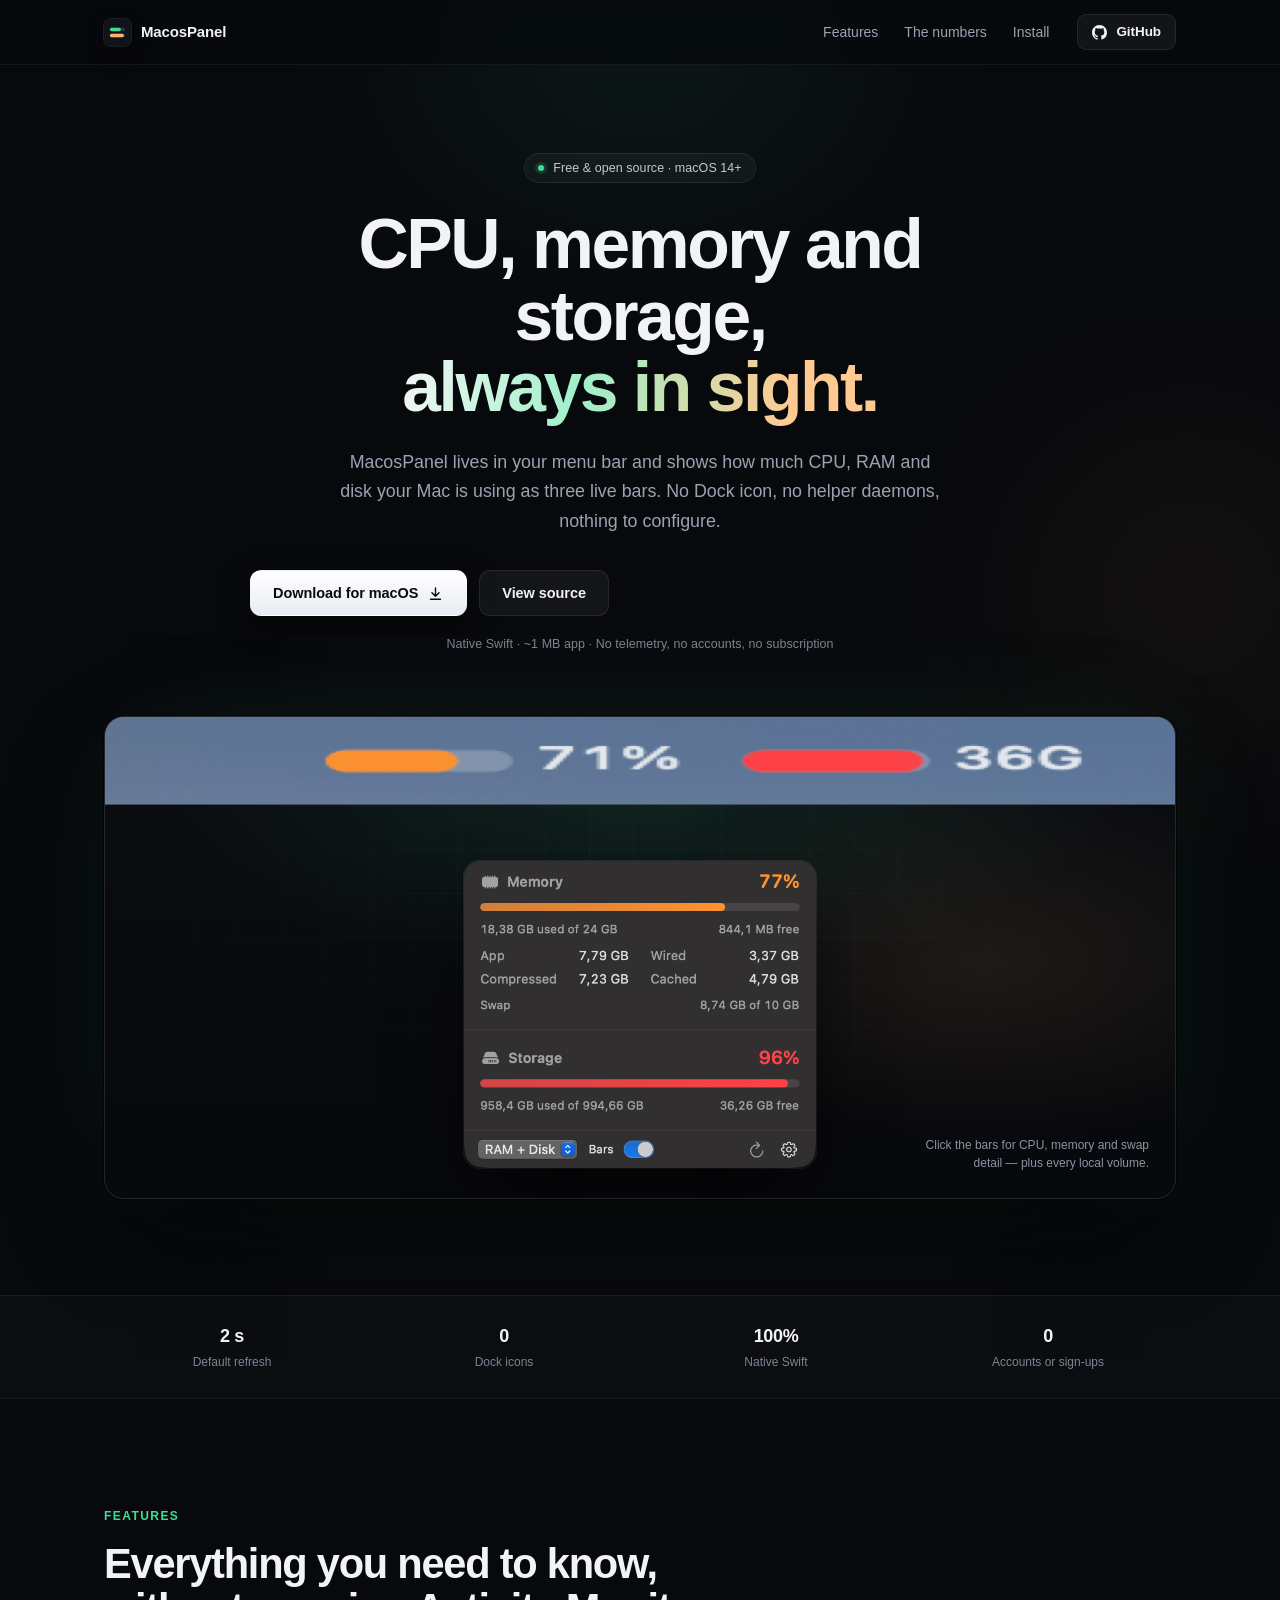
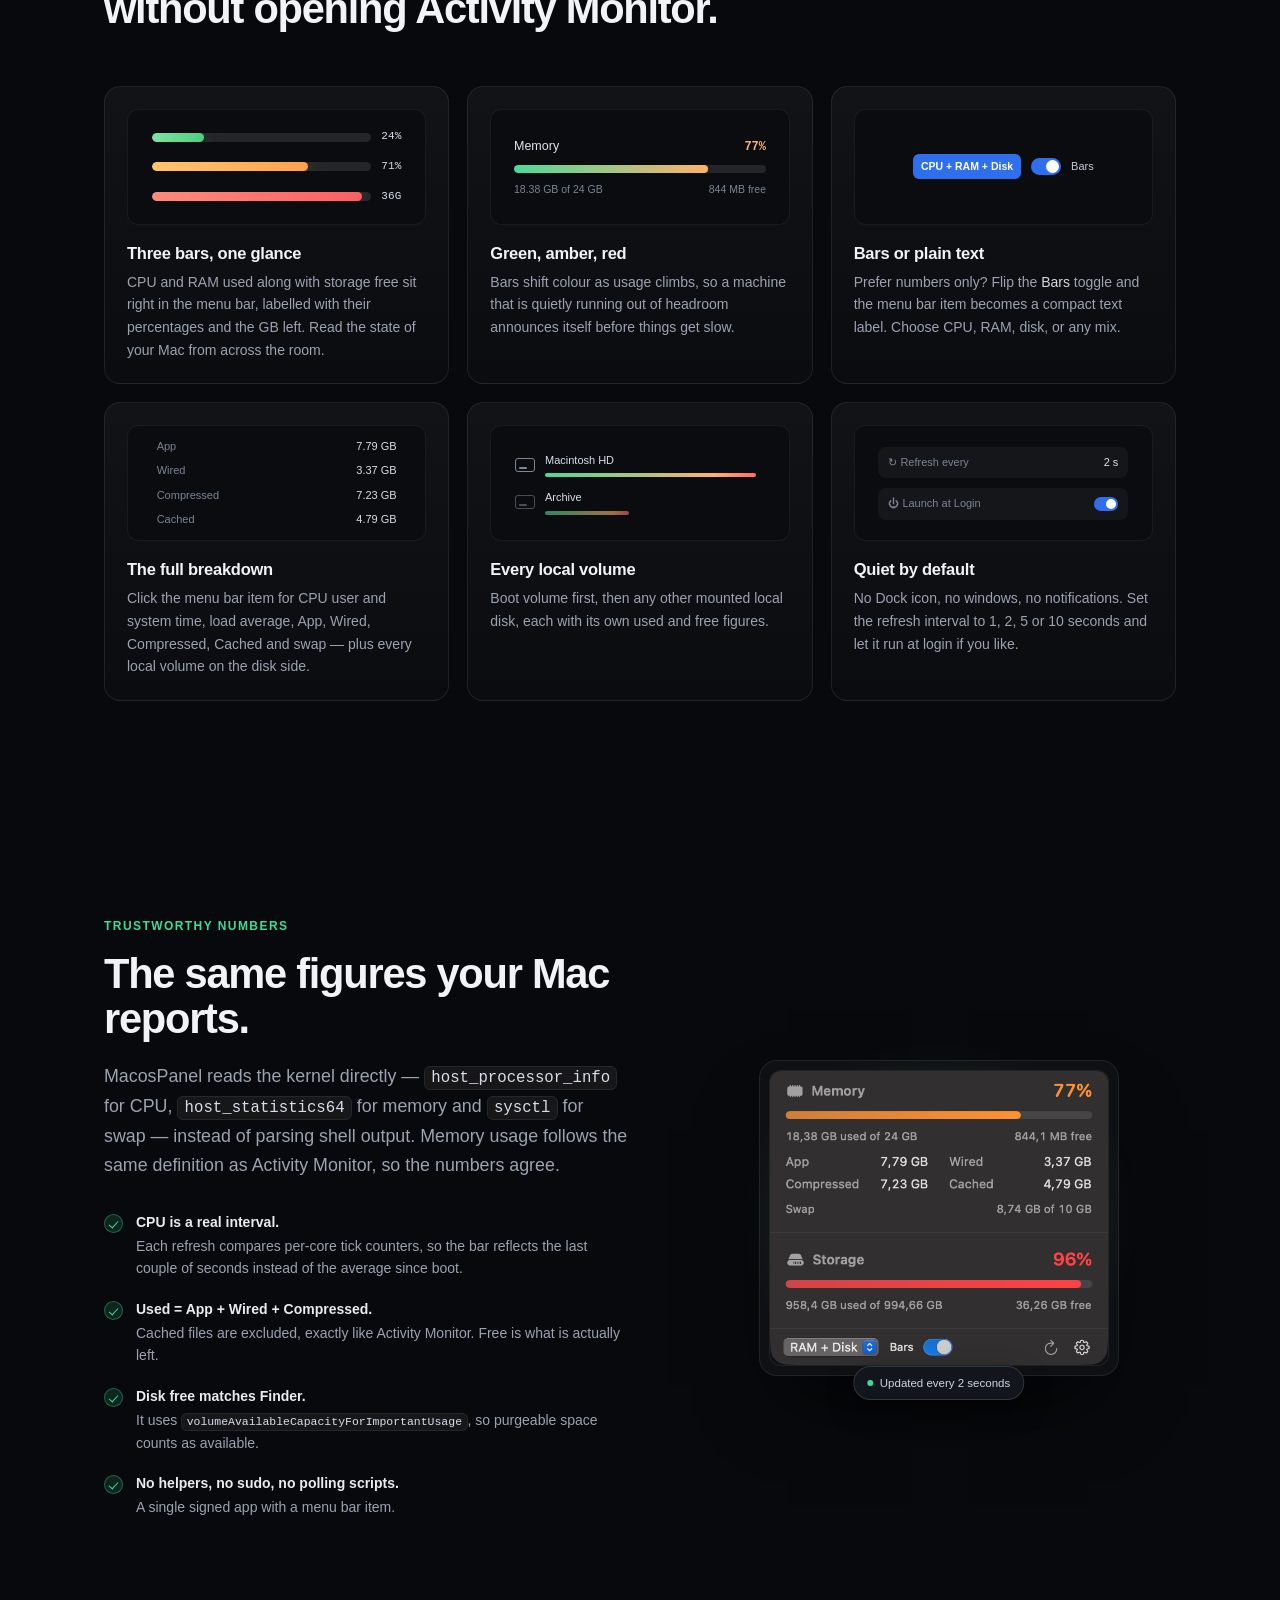
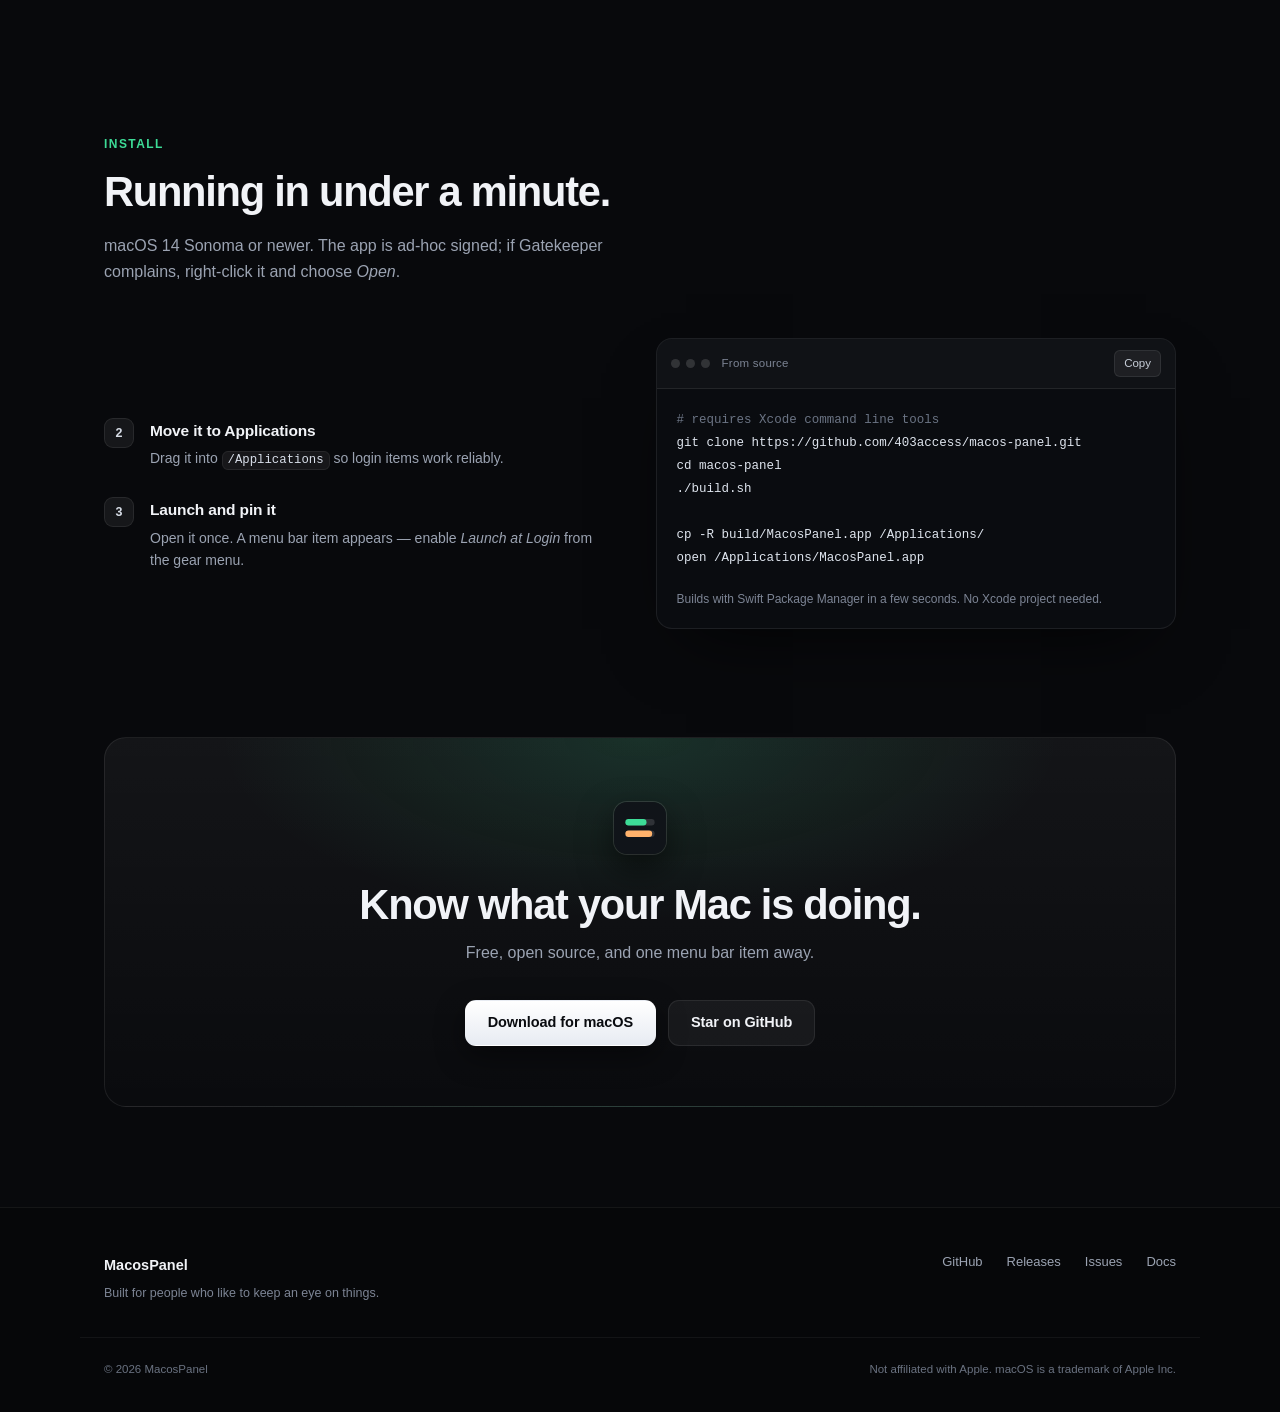
==== commit fe288e19: "Add CPU usage to the panel and menu bar - Sample per-core ticks via host_processor_info and report t" ====
--- a/site/index.html
+++ b/site/index.html
@@ -3,18 +3,18 @@
 <head>
 <meta charset="utf-8">
 <meta name="viewport" content="width=device-width, initial-scale=1">
-<title>MacosPanel — RAM and storage in your menu bar</title>
-<meta name="description" content="MacosPanel is a tiny native macOS menu bar app that shows live RAM and disk usage as two bars you can read at a glance. Free, open source, no Dock icon.">
+<title>MacosPanel — CPU, RAM and storage in your menu bar</title>
+<meta name="description" content="MacosPanel is a tiny native macOS menu bar app that shows live CPU, RAM and disk usage as three bars you can read at a glance. Free, open source, no Dock icon.">
 <meta name="theme-color" content="#08090c">
-<meta property="og:title" content="MacosPanel — RAM and storage in your menu bar">
-<meta property="og:description" content="Two live bars in your menu bar: memory used and disk free. Native Swift, no background daemons, no subscriptions.">
+<meta property="og:title" content="MacosPanel — CPU, RAM and storage in your menu bar">
+<meta property="og:description" content="Three live bars in your menu bar: CPU, memory and disk. Native Swift, no background daemons, no subscriptions.">
 <meta property="og:type" content="website">
 <meta property="og:url" content="https://403access.github.io/macos-panel/">
 <meta property="og:image" content="https://403access.github.io/macos-panel/assets/panel.png">
 <link rel="canonical" href="https://403access.github.io/macos-panel/">
 <meta name="twitter:card" content="summary_large_image">
-<meta name="twitter:title" content="MacosPanel — RAM and storage in your menu bar">
-<meta name="twitter:description" content="Two live bars in your menu bar: memory used and disk free. Native Swift, no background daemons, no subscriptions.">
+<meta name="twitter:title" content="MacosPanel — CPU, RAM and storage in your menu bar">
+<meta name="twitter:description" content="Three live bars in your menu bar: CPU, memory and disk. Native Swift, no background daemons, no subscriptions.">
 <link rel="icon" href="assets/favicon.svg" type="image/svg+xml">
 <link rel="stylesheet" href="styles.css">
 <script>document.documentElement.classList.add("js");</script>
@@ -57,10 +57,10 @@
           <span class="pill-dot"></span>
           Free &amp; open source · macOS 14+
         </p>
-        <h1>Memory and storage,<br><span class="grad">always in sight.</span></h1>
+        <h1>CPU, memory and storage,<br><span class="grad">always in sight.</span></h1>
         <p class="lede">
-          MacosPanel lives in your menu bar and shows how much RAM and disk your Mac
-          has left as two live bars. No Dock icon, no helper daemons, nothing to configure.
+          MacosPanel lives in your menu bar and shows how much CPU, RAM and disk your Mac
+          is using as three live bars. No Dock icon, no helper daemons, nothing to configure.
         </p>
         <div class="cta-row">
           <a class="btn btn-primary" href="https://github.com/403access/macos-panel/releases/latest">
@@ -76,13 +76,13 @@
 
       <div class="showcase" role="img" aria-label="MacosPanel running in the macOS menu bar with its detail panel open">
         <div class="bar">
-          <img class="bar-shot" src="assets/menubar.png" alt="MacosPanel's two usage bars in the macOS menu bar" width="1280" height="132">
+          <img class="bar-shot" src="assets/menubar.png" alt="MacosPanel's CPU, RAM and disk usage bars in the macOS menu bar" width="1280" height="132">
         </div>
         <div class="showcase-body">
           <div class="panel-shot">
-            <img src="assets/panel.png" alt="The MacosPanel detail panel showing memory and storage gauges" width="604" height="526">
-          </div>
-          <p class="shot-caption">Click the bars for App, Wired, Compressed, Cached and swap — plus every local volume.</p>
+            <img src="assets/panel.png" alt="The MacosPanel detail panel showing CPU, memory and storage gauges" width="604" height="526">
+          </div>
+          <p class="shot-caption">Click the bars for CPU, memory and swap detail — plus every local volume.</p>
         </div>
       </div>
     </div>
@@ -107,11 +107,12 @@
       <div class="grid">
         <article class="card reveal">
           <div class="card-visual bars-demo" aria-hidden="true">
+            <div class="demo-bar cool"><span class="track"><i style="width:24%"></i></span><em>24%</em></div>
             <div class="demo-bar"><span class="track"><i style="width:71%"></i></span><em>71%</em></div>
             <div class="demo-bar hot"><span class="track"><i style="width:96%"></i></span><em>36G</em></div>
           </div>
-          <h3>Two bars, one glance</h3>
-          <p>RAM used and storage free sit right in the menu bar, labelled with the percentage and the GB left. Read the state of your Mac from across the room.</p>
+          <h3>Three bars, one glance</h3>
+          <p>CPU and RAM used along with storage free sit right in the menu bar, labelled with their percentages and the GB left. Read the state of your Mac from across the room.</p>
         </article>
 
         <article class="card reveal">
@@ -128,12 +129,12 @@
 
         <article class="card reveal">
           <div class="card-visual mono-demo" aria-hidden="true">
-            <span class="mono-pill">RAM + Disk</span>
+            <span class="mono-pill">CPU + RAM + Disk</span>
             <span class="switch"><i></i></span>
             <span class="mono-text">Bars</span>
           </div>
           <h3>Bars or plain text</h3>
-          <p>Prefer numbers only? Flip the <em>Bars</em> toggle and the menu bar item becomes a compact text label. Choose RAM, disk, or both.</p>
+          <p>Prefer numbers only? Flip the <em>Bars</em> toggle and the menu bar item becomes a compact text label. Choose CPU, RAM, disk, or any mix.</p>
         </article>
 
         <article class="card reveal">
@@ -146,7 +147,7 @@
             </ul>
           </div>
           <h3>The full breakdown</h3>
-          <p>Click the menu bar item for App, Wired, Compressed, Cached and swap — and used, free plus every local volume on the disk side.</p>
+          <p>Click the menu bar item for CPU user and system time, load average, App, Wired, Compressed, Cached and swap — plus every local volume on the disk side.</p>
         </article>
 
         <article class="card reveal">
@@ -180,11 +181,13 @@
         <p class="eyebrow">Trustworthy numbers</p>
         <h2>The same figures your Mac reports.</h2>
         <p class="lede">
-          MacosPanel reads the kernel directly — <code>host_statistics64</code> for memory and
-          <code>sysctl</code> for swap — instead of parsing shell output. Memory usage follows the
+          MacosPanel reads the kernel directly — <code>host_processor_info</code> for CPU,
+          <code>host_statistics64</code> for memory and <code>sysctl</code> for swap —
+          instead of parsing shell output. Memory usage follows the
           same definition as Activity Monitor, so the numbers agree.
         </p>
         <ul class="checks">
+          <li><span class="check"></span><div><b>CPU is a real interval.</b> Each refresh compares per-core tick counters, so the bar reflects the last couple of seconds instead of the average since boot.</div></li>
           <li><span class="check"></span><div><b>Used = App + Wired + Compressed.</b> Cached files are excluded, exactly like Activity Monitor. Free is what is actually left.</div></li>
           <li><span class="check"></span><div><b>Disk free matches Finder.</b> It uses <code>volumeAvailableCapacityForImportantUsage</code>, so purgeable space counts as available.</div></li>
           <li><span class="check"></span><div><b>No helpers, no sudo, no polling scripts.</b> A single signed app with a menu bar item.</div></li>
@@ -192,7 +195,7 @@
       </div>
       <div class="split-visual reveal">
         <div class="frame">
-          <img src="assets/panel.png" alt="Memory and storage detail panel with gauges" width="604" height="526" loading="lazy">
+          <img src="assets/panel.png" alt="CPU, memory and storage detail panel with gauges" width="604" height="526" loading="lazy">
         </div>
         <div class="frame-chip"><span class="live-dot"></span>Updated every 2 seconds</div>
       </div>
--- a/site/styles.css
+++ b/site/styles.css
@@ -611,6 +611,11 @@
   box-shadow: 0 0 16px rgba(255, 107, 107, 0.35);
 }
 
+.demo-bar.cool span.track i {
+  background: linear-gradient(90deg, #7ee2a8, #4cd07d);
+  box-shadow: 0 0 16px rgba(76, 208, 125, 0.3);
+}
+
 /* gauge demo */
 .demo-gauge {
   width: 100%;
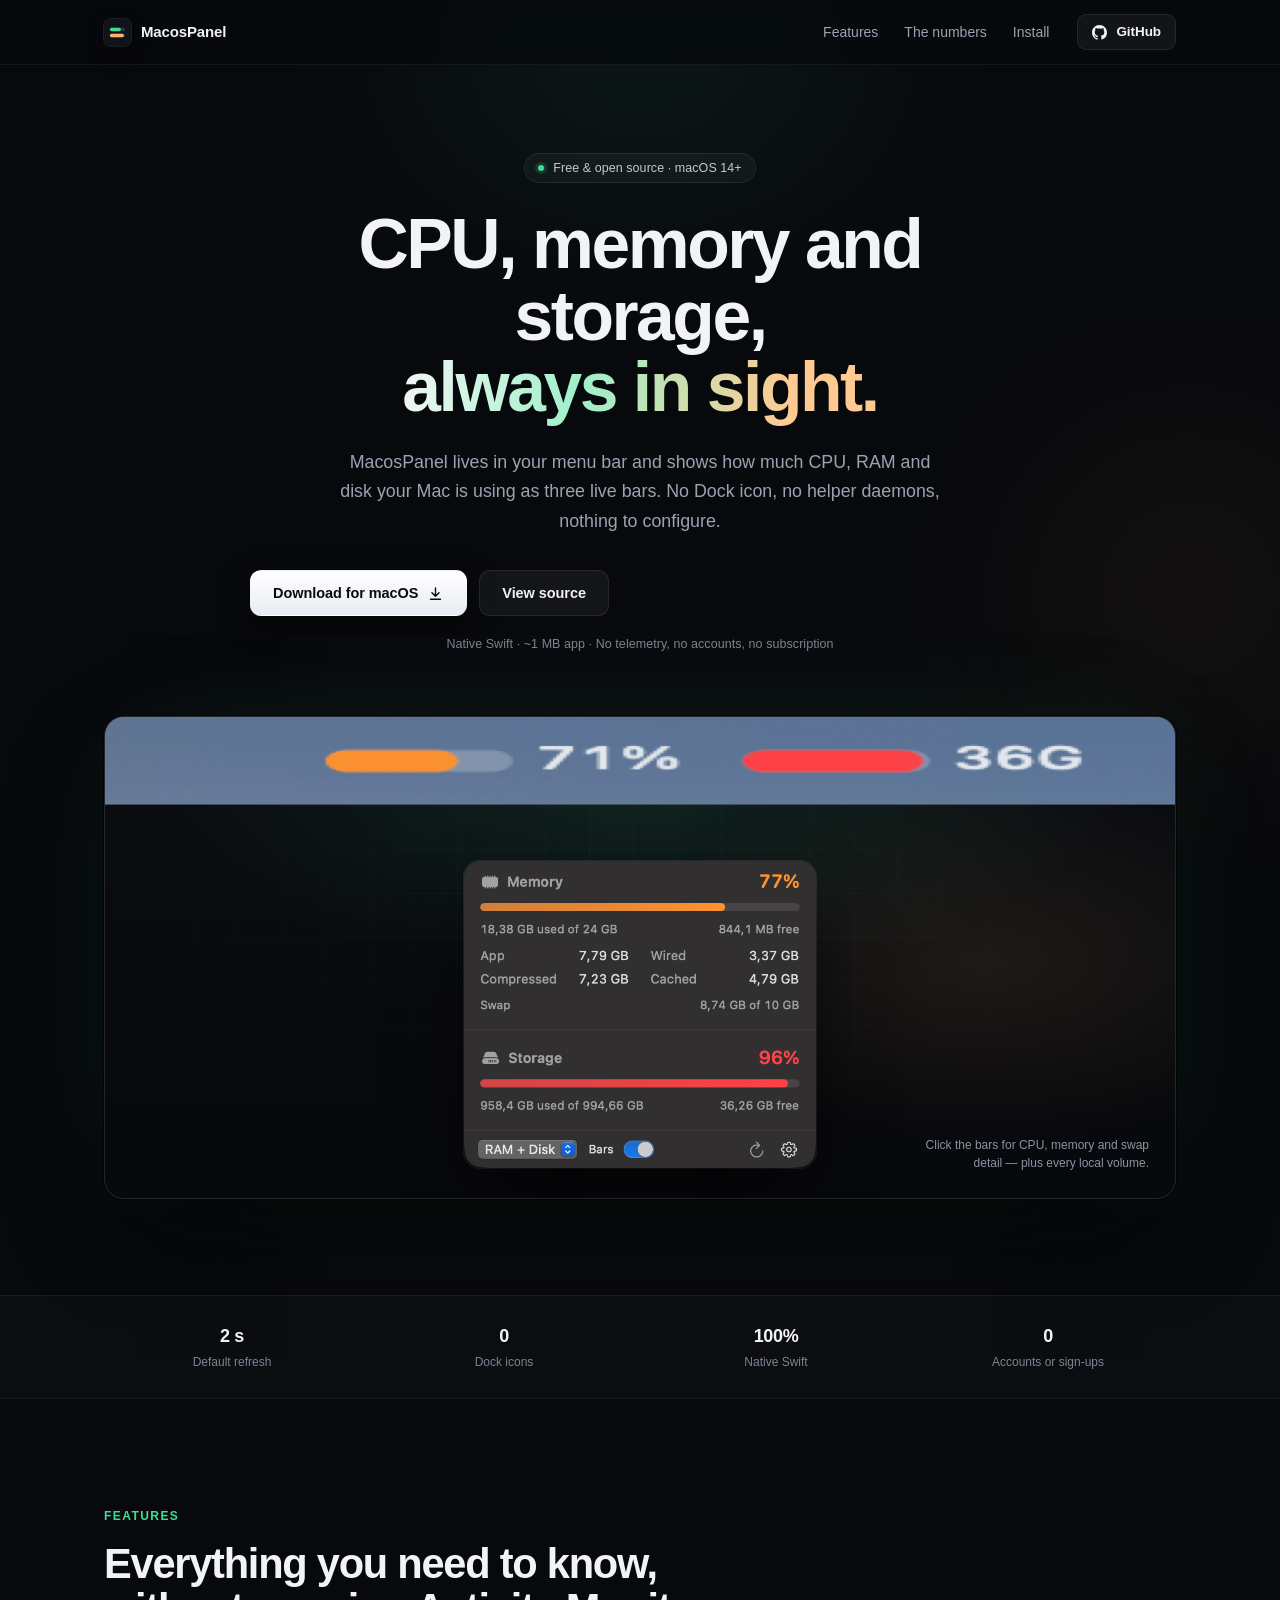
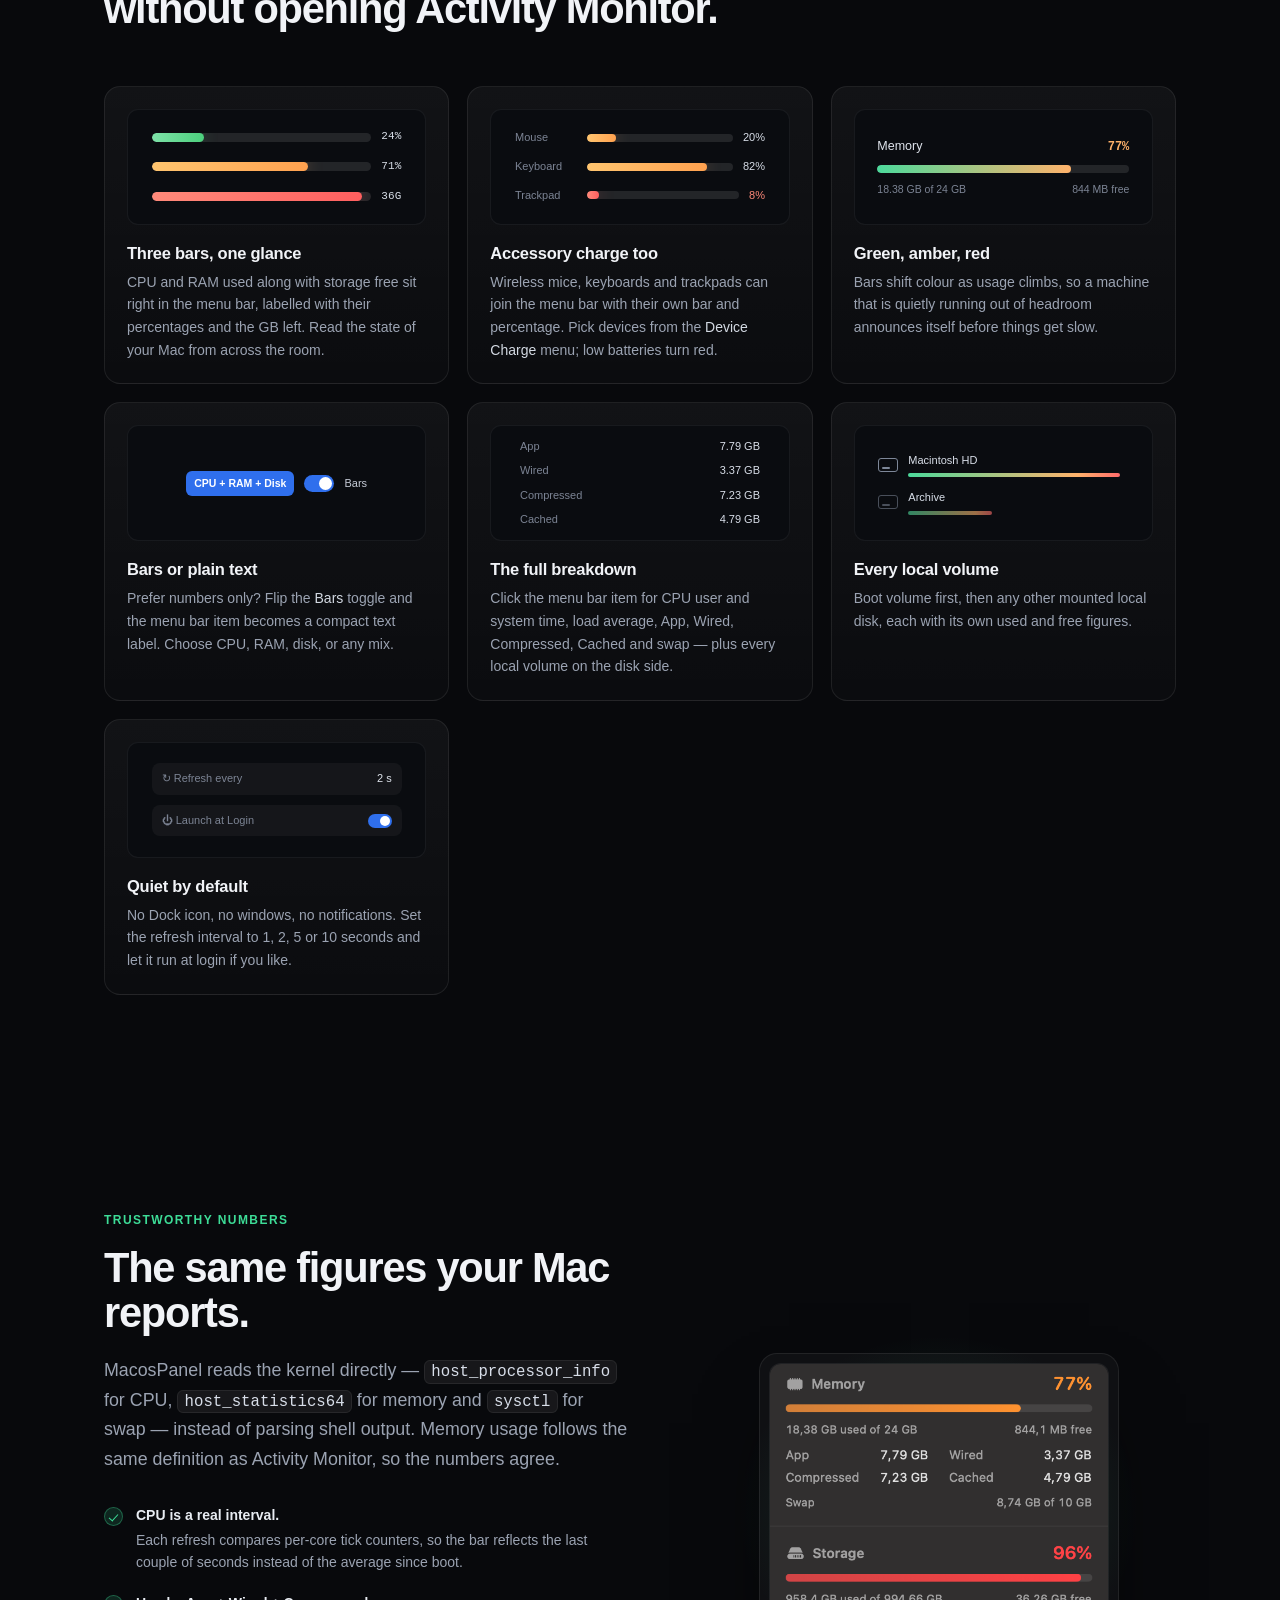
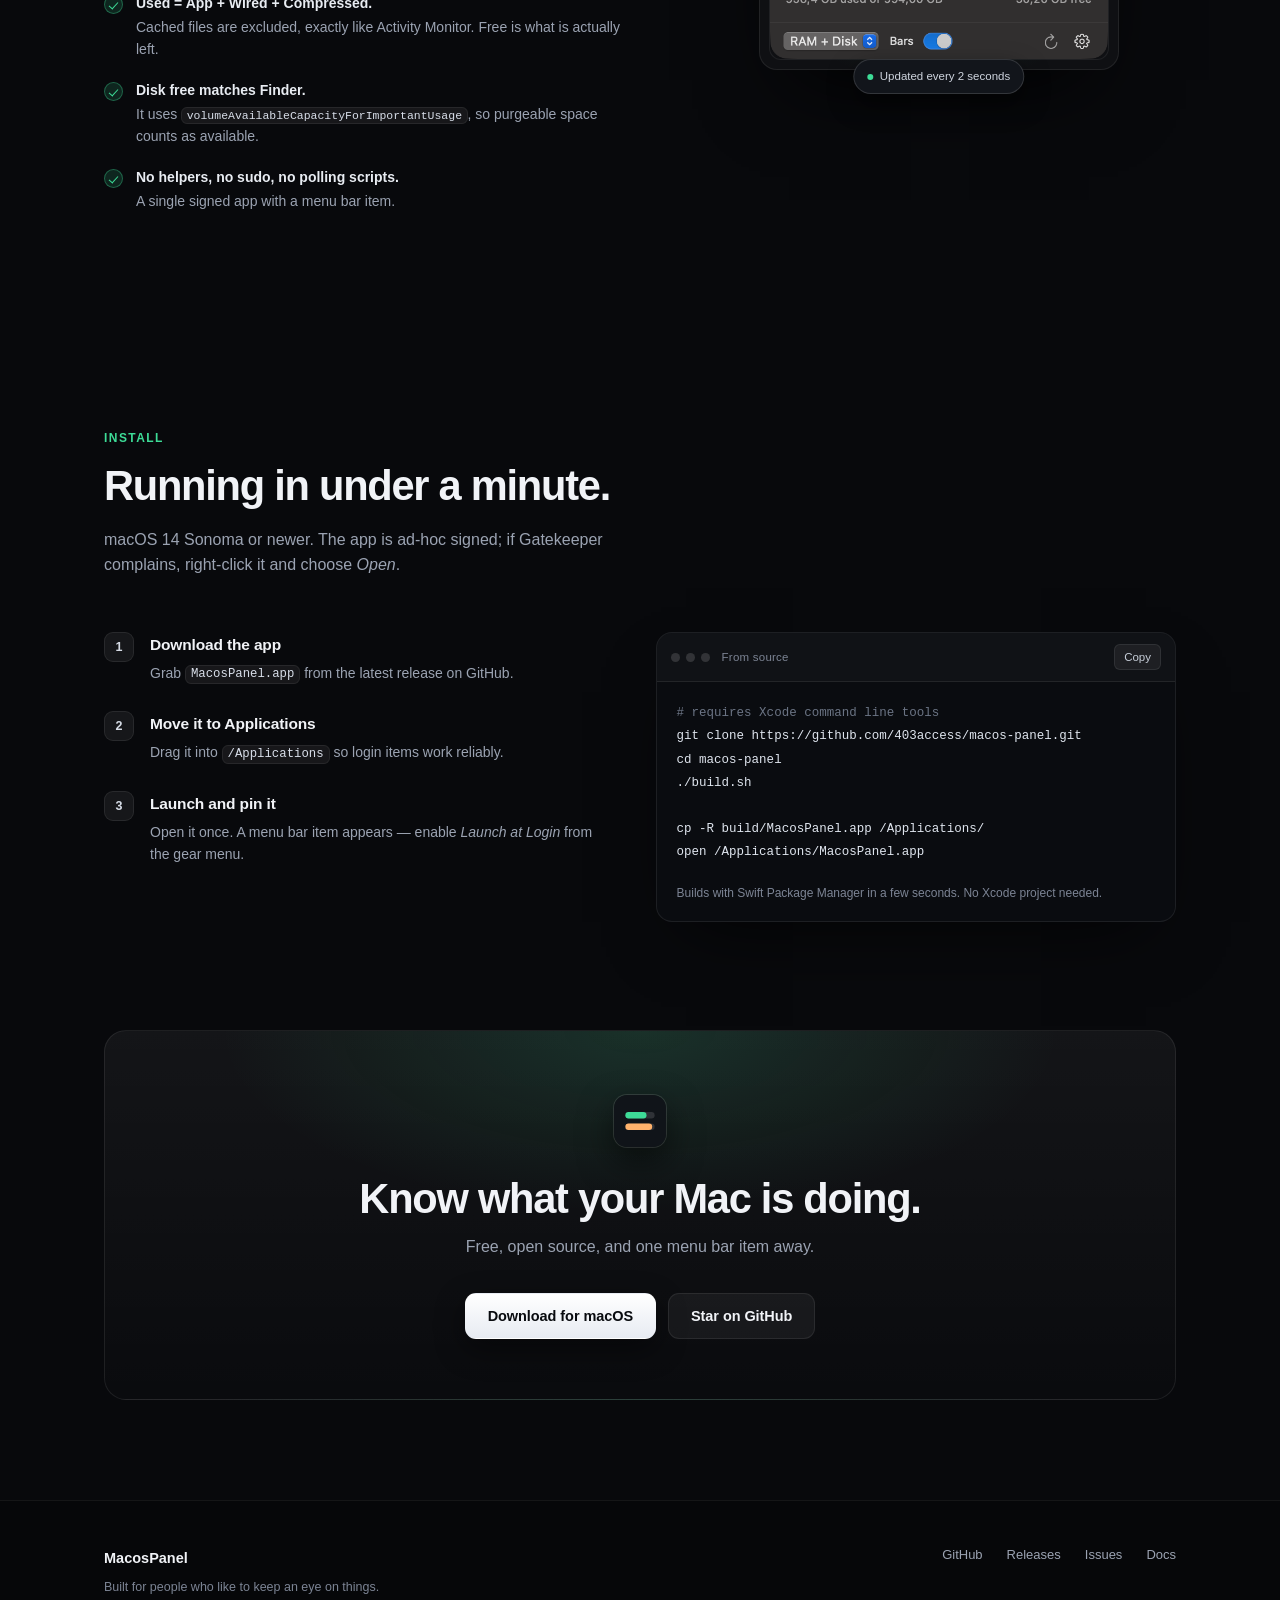
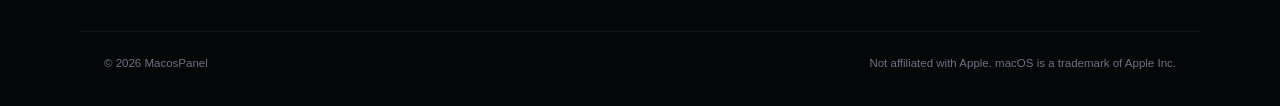
==== commit bd64e669: "Show wireless accessory battery levels in the menu bar" ====
--- a/site/index.html
+++ b/site/index.html
@@ -4,7 +4,7 @@
 <meta charset="utf-8">
 <meta name="viewport" content="width=device-width, initial-scale=1">
 <title>MacosPanel — CPU, RAM and storage in your menu bar</title>
-<meta name="description" content="MacosPanel is a tiny native macOS menu bar app that shows live CPU, RAM and disk usage as three bars you can read at a glance. Free, open source, no Dock icon.">
+<meta name="description" content="MacosPanel is a tiny native macOS menu bar app that shows live CPU, RAM and disk usage as three bars you can read at a glance, plus the battery charge of your wireless mouse and keyboard. Free, open source, no Dock icon.">
 <meta name="theme-color" content="#08090c">
 <meta property="og:title" content="MacosPanel — CPU, RAM and storage in your menu bar">
 <meta property="og:description" content="Three live bars in your menu bar: CPU, memory and disk. Native Swift, no background daemons, no subscriptions.">
@@ -117,6 +117,30 @@
 
         <article class="card reveal">
           <div class="card-visual" aria-hidden="true">
+            <div class="device-charge">
+              <div class="row">
+                <span>Mouse</span>
+                <span class="track"><i style="width:20%"></i></span>
+                <b>20%</b>
+              </div>
+              <div class="row">
+                <span>Keyboard</span>
+                <span class="track"><i style="width:82%"></i></span>
+                <b>82%</b>
+              </div>
+              <div class="row low">
+                <span>Trackpad</span>
+                <span class="track"><i style="width:8%"></i></span>
+                <b>8%</b>
+              </div>
+            </div>
+          </div>
+          <h3>Accessory charge too</h3>
+          <p>Wireless mice, keyboards and trackpads can join the menu bar with their own bar and percentage. Pick devices from the <em>Device Charge</em> menu; low batteries turn red.</p>
+        </article>
+
+        <article class="card reveal">
+          <div class="card-visual" aria-hidden="true">
             <div class="demo-gauge">
               <div class="demo-head"><span>Memory</span><b class="warn">77%</b></div>
               <div class="demo-track"><i style="width:77%"></i></div>
--- a/site/styles.css
+++ b/site/styles.css
@@ -723,6 +723,54 @@
   font-variant-numeric: tabular-nums;
 }
 
+/* device charge demo */
+.device-charge {
+  width: 100%;
+  max-width: 250px;
+  display: grid;
+  gap: 11px;
+}
+
+.device-charge .row {
+  display: grid;
+  grid-template-columns: 62px 1fr auto;
+  align-items: center;
+  gap: 10px;
+  font-size: 11px;
+  color: var(--muted-2);
+}
+
+.device-charge .track {
+  display: block;
+  height: 8px;
+  border-radius: 999px;
+  background: rgba(255, 255, 255, 0.1);
+  overflow: hidden;
+}
+
+.device-charge .track i {
+  display: block;
+  height: 100%;
+  border-radius: 999px;
+  background: linear-gradient(90deg, #ffc56f, #ffa14f);
+  box-shadow: 0 0 16px rgba(255, 178, 107, 0.3);
+}
+
+.device-charge .row.low .track i {
+  background: linear-gradient(90deg, #ff8a7a, #ff5f5f);
+  box-shadow: 0 0 16px rgba(255, 107, 107, 0.35);
+}
+
+.device-charge b {
+  color: #d8dee8;
+  font-weight: 500;
+  font-variant-numeric: tabular-nums;
+}
+
+.device-charge .row.low b {
+  color: #ff8a7a;
+}
+
 /* volumes */
 .demo-volumes {
   width: 100%;
